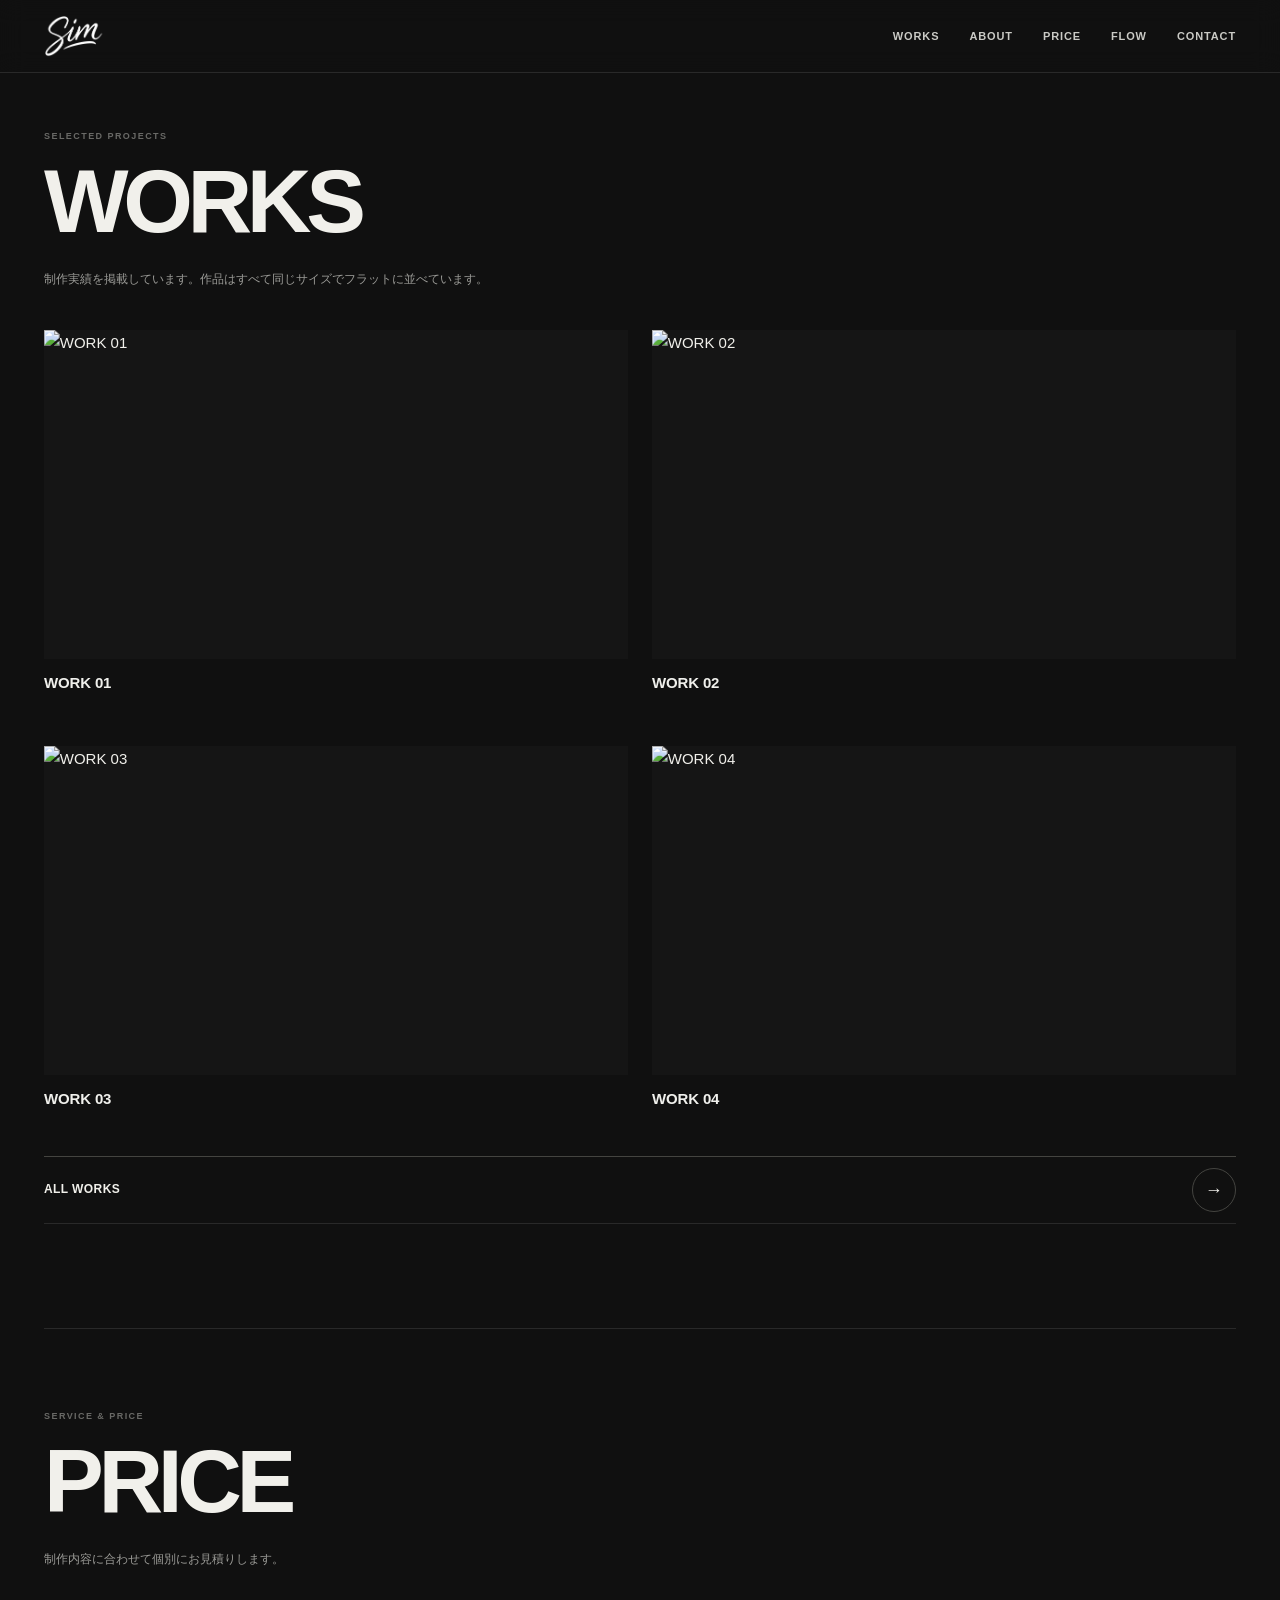
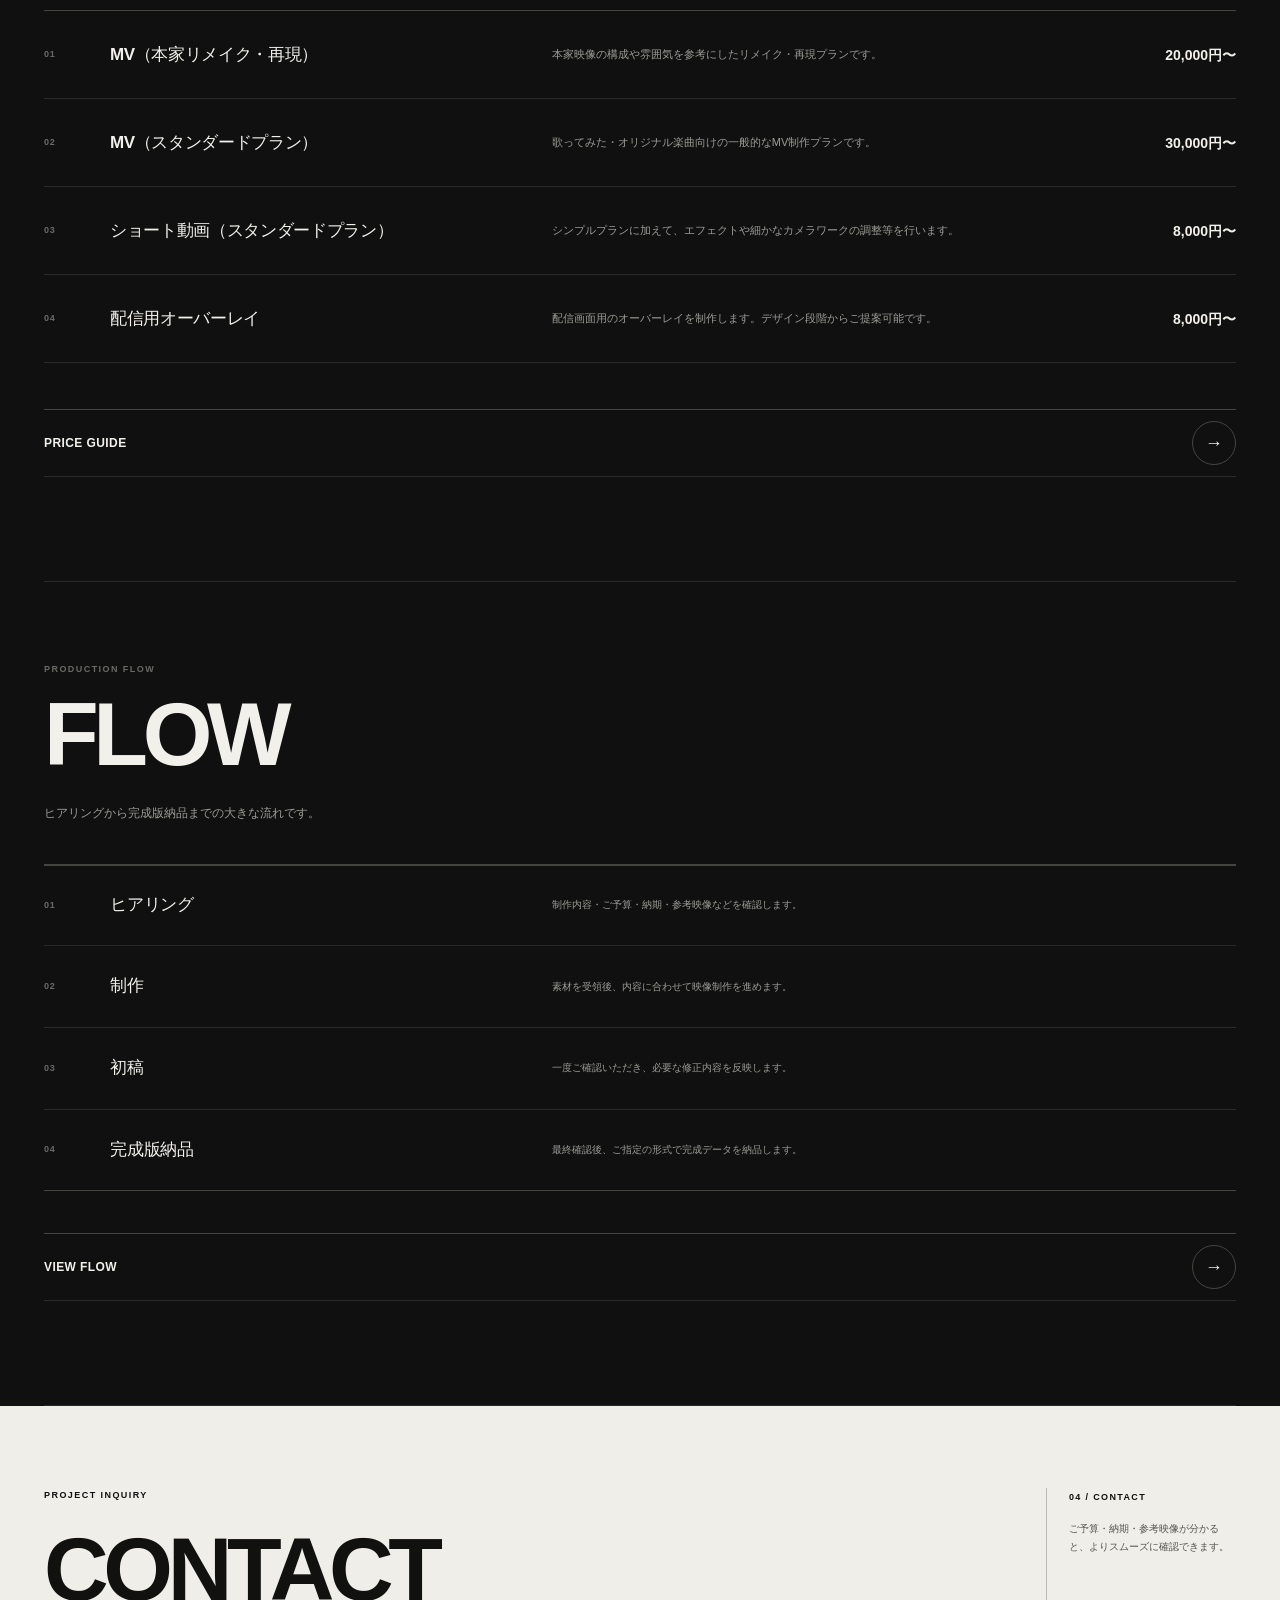
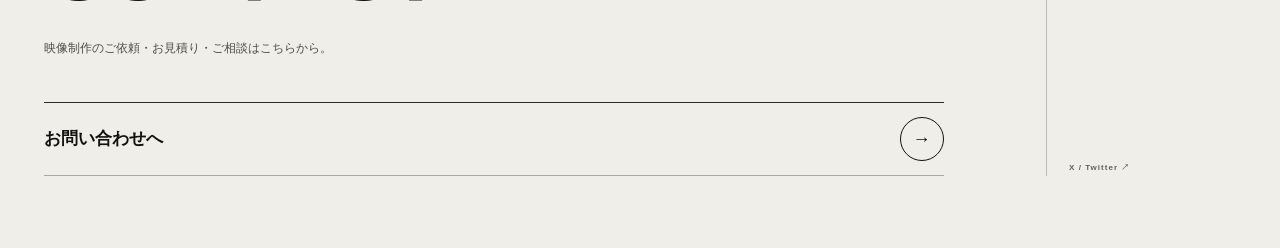
==== index.html @ a203d175 "Add files via upload" ====
<!doctype html><html lang="ja"><head><meta charset="utf-8"><meta name="viewport" content="width=device-width,initial-scale=1"><meta name="description" content="simry - movie / motion graphics"><meta name="theme-color" content="#101010"><title>simry</title><link rel="stylesheet" href="style.css"></head><body><header class="site-header">
  <div class="header-inner">
    <a class="brand" href="index.html" aria-label="simry home"><img src="assets/logo.png" alt="simry" draggable="false"></a>
    <nav class="main-nav" aria-label="メインメニュー">
      <a href="work.html">WORKS</a><a href="about.html">ABOUT</a><a href="price.html">PRICE</a><a href="flow.html">FLOW</a><a href="contact.html">CONTACT</a>
    </nav>
    <button class="menu-button" type="button" aria-label="メニューを開く" aria-expanded="false"><span>MENU</span><i></i></button>
  </div>
  <nav class="mobile-nav" aria-hidden="true">
    <a href="work.html"><span>01</span>WORKS</a><a href="about.html"><span>02</span>ABOUT</a><a href="price.html"><span>03</span>PRICE</a><a href="flow.html"><span>04</span>FLOW</a><a href="request.html"><span>05</span>REQUEST GUIDE</a><a href="contact.html"><span>06</span>CONTACT</a>
  </nav>
</header><main>
<section id="selected-works" class="home-section home-works home-works-first shell section-with-rail">
  <div class="section-main">
    <header class="section-intro section-intro--home">
      <p class="section-intro-eyebrow">SELECTED PROJECTS</p>
      <h1>WORKS</h1>
      <p class="section-intro-copy">制作実績を掲載しています。作品はすべて同じサイズでフラットに並べています。</p>
    </header>
    <div id="home-works" class="works-grid works-grid-home"></div>
    <div class="section-link-row"><a class="text-link text-link-arrow" href="work.html">ALL WORKS <span class="cta-circle" aria-hidden="true">→</span></a></div>
  </div>
  <aside class="section-rail" aria-label="WORKSについて">
    <div>
      <span class="rail-kicker">01 / WORKS</span>
      <p>制作実績。作品ごとの優劣をつけず、同じサイズ・同じリズムで並べています。</p>
    </div>
    <small>MOVIE / MOTION GRAPHICS</small>
  </aside>
</section>

<section class="home-section home-price shell section-with-rail">
  <div class="section-main">
    <header class="section-intro section-intro--home">
      <p class="section-intro-eyebrow">SERVICE & PRICE</p>
      <h2>PRICE</h2>
      <p class="section-intro-copy">制作内容に合わせて個別にお見積りします。</p>
    </header>
    <div id="home-services" class="price-index"></div>
    <div class="section-link-row"><a class="text-link text-link-arrow" href="price.html">PRICE GUIDE <span class="cta-circle" aria-hidden="true">→</span></a></div>
  </div>
  <aside class="section-rail" aria-label="PRICEについて">
    <div>
      <span class="rail-kicker">02 / PRICE</span>
      <p>制作内容・尺・素材点数によって変動します。内容が固まっていない段階でも相談可能です。</p>
    </div>
    <small>ESTIMATE / PLAN</small>
  </aside>
</section>

<section class="home-section home-flow shell section-with-rail">
  <div class="section-main">
    <header class="section-intro section-intro--home">
      <p class="section-intro-eyebrow">PRODUCTION FLOW</p>
      <h2>FLOW</h2>
      <p class="section-intro-copy">ヒアリングから完成版納品までの大きな流れです。</p>
    </header>
    <div id="home-flow" class="flow-vertical flow-vertical--home" aria-label="制作フロー"></div>
    <div class="section-link-row"><a class="text-link text-link-arrow" href="flow.html">VIEW FLOW <span class="cta-circle" aria-hidden="true">→</span></a></div>
  </div>
  <aside class="section-rail" aria-label="FLOWについて">
    <div>
      <span class="rail-kicker">03 / FLOW</span>
      <p>制作の大きな流れを4工程に絞って掲載しています。詳細はFLOWページから確認できます。</p>
    </div>
    <small>STEP 01 — 10</small>
  </aside>
</section>

<section class="home-contact-invert">
  <div class="shell section-with-rail contact-invert-inner">
    <div class="section-main contact-invert-main">
      <p class="contact-overline">PROJECT INQUIRY</p>
      <h2>CONTACT</h2>
      <p class="contact-invert-copy">映像制作のご依頼・お見積り・ご相談はこちらから。</p>
      <a class="contact-invert-link" href="contact.html">
        <span>お問い合わせへ</span><b class="cta-circle" aria-hidden="true">→</b>
      </a>
    </div>
    <aside class="section-rail section-rail--light" aria-label="CONTACTについて">
      <div>
        <span class="rail-kicker">04 / CONTACT</span>
        <p>ご予算・納期・参考映像が分かると、よりスムーズに確認できます。</p>
      </div>
      <a id="footer-x" href="https://x.com/simry_movie" target="_blank" rel="noopener noreferrer">X / Twitter ↗</a>
    </aside>
  </div>
</section>
</main><button class="to-top" type="button" aria-label="ページ上部へ">↑</button><script src="site-data.js"></script><script src="script.js"></script></body></html>
---- style.css ----
:root{
  --bg:#0a0a0a;
  --bg-soft:#111111;
  --panel:#151515;
  --fg:#f3f1eb;
  --muted:#9a9a96;
  --muted-2:#676764;
  --line:#252525;
  --line-strong:#3a3a38;
  --accent:#f3f1eb;
  --max:1380px;
  --radius:2px;
}
*{box-sizing:border-box}
/* Keep scrolling available while hiding native scrollbars */
html,body{
  -ms-overflow-style:none;
  scrollbar-width:none;
}
html::-webkit-scrollbar,body::-webkit-scrollbar{
  width:0;
  height:0;
  display:none;
}
*{scrollbar-width:none}
*::-webkit-scrollbar{
  width:0;
  height:0;
  display:none;
}

html{scroll-behavior:smooth}
body{
  margin:0;
  background:var(--bg);
  color:var(--fg);
  font-family:"Helvetica Neue","Hiragino Sans","Yu Gothic UI","Yu Gothic",Meiryo,Arial,sans-serif;
  font-size:15px;
  line-height:1.75;
  -webkit-font-smoothing:antialiased;
  text-rendering:optimizeLegibility;
}
a{color:inherit}
img{display:block;max-width:100%}
button,input,textarea,select{font:inherit;color:inherit}
button{appearance:none}
::selection{background:var(--accent);color:#080808}
.shell{width:min(var(--max),calc(100% - 80px));margin-inline:auto}

/* Header */
.site-header{
  position:sticky;
  top:0;
  z-index:100;
  background:rgba(10,10,10,.78);
  backdrop-filter:blur(18px) saturate(120%);
  -webkit-backdrop-filter:blur(18px) saturate(120%);
  border-bottom:1px solid rgba(255,255,255,.08);
}
.header-inner{
  width:min(var(--max),calc(100% - 80px));
  height:78px;
  margin:auto;
  display:flex;
  align-items:center;
  justify-content:space-between;
}
.brand{display:flex;align-items:baseline;gap:14px;text-decoration:none}
.brand strong{font-size:28px;line-height:1;letter-spacing:-.075em;font-weight:760}
.brand span{color:var(--muted-2);font-size:9px;font-weight:700;letter-spacing:.16em}
.main-nav{display:flex;align-items:center;gap:32px}
.main-nav a{
  position:relative;
  text-decoration:none;
  color:#cacac5;
  font-size:11px;
  line-height:1;
  font-weight:650;
  letter-spacing:.09em;
  transition:color .2s ease;
}
.main-nav a:not(.nav-contact)::after{
  content:"";
  position:absolute;
  left:0;
  bottom:-8px;
  width:100%;
  height:1px;
  background:var(--fg);
  transform:scaleX(0);
  transform-origin:right;
  transition:transform .25s ease;
}
.main-nav a:not(.nav-contact):hover::after,.main-nav a.current:not(.nav-contact)::after{transform:scaleX(1);transform-origin:left}
.main-nav a:hover,.main-nav a.current{color:#fff}
.nav-contact{
  display:inline-flex;
  align-items:center;
  gap:24px;
  min-height:42px;
  padding:0 16px;
  border:1px solid var(--line-strong);
  background:#121212;
  transition:background .2s ease,color .2s ease,border-color .2s ease!important;
}
.nav-contact:hover,.nav-contact.current{background:var(--fg);border-color:var(--fg);color:#0a0a0a!important}
.nav-contact span{font-size:14px}
.menu-button{display:none;border:0;background:none;padding:8px 0;gap:12px;align-items:center;cursor:pointer}
.menu-button span{font-size:10px;font-weight:700;letter-spacing:.12em}
.menu-button i,.menu-button i::after{display:block;width:20px;height:1px;background:currentColor;content:"";transition:transform .25s ease}
.menu-button i::after{transform:translateY(5px)}
.menu-button[aria-expanded="true"] i{transform:translateY(3px) rotate(45deg)}
.menu-button[aria-expanded="true"] i::after{transform:rotate(-90deg)}
.mobile-nav{display:none}

/* Hero */
.hero{min-height:calc(100svh - 78px);padding:44px 0 54px;display:flex;flex-direction:column;justify-content:space-between;border-bottom:1px solid var(--line)}
.hero-topline,.hero-bottom{display:flex;align-items:center;justify-content:space-between;gap:30px}
.hero-topline>p{margin:0;color:var(--muted-2);font-size:9px;font-weight:700;letter-spacing:.17em}
.hero-status{display:flex;align-items:center;gap:9px;color:#b7b7b1;font-size:11px}
.status-dot{width:7px;height:7px;border-radius:50%;background:var(--accent);box-shadow:0 0 0 4px rgba(243,241,235,.08)}
.hero-title{display:grid;grid-template-columns:minmax(0,1fr) auto;align-items:end;gap:30px;margin:46px 0}
.hero-title h1{margin:0;font-size:clamp(78px,12vw,190px);line-height:.77;letter-spacing:-.085em;font-weight:780}
.hero-title h1 span{display:block}
.hero-title h1 span:last-child{margin-left:7.5vw}
.hero-mark{margin:0 0 8px;color:var(--muted-2);font-size:9px;line-height:1.5;font-weight:700;letter-spacing:.15em;text-align:right}
.hero-copy{max-width:560px;margin:0;color:#b7b7b1;font-size:14px;line-height:1.9}
.hero-scroll{display:inline-flex;align-items:center;gap:24px;text-decoration:none;color:var(--muted);font-size:9px;font-weight:700;letter-spacing:.14em}
.hero-scroll b{display:grid;place-items:center;width:38px;height:38px;border:1px solid var(--line-strong);border-radius:50%;font-size:14px;font-weight:400;transition:transform .2s ease,border-color .2s ease,color .2s ease}
.hero-scroll:hover b{transform:translateY(3px);border-color:var(--fg);color:#fff}

/* Shared headings */
.home-section{padding:116px 0;border-bottom:1px solid var(--line)}
.section-heading{display:grid;grid-template-columns:minmax(0,1fr) minmax(260px,420px);gap:60px;align-items:end;margin-bottom:48px}
.section-heading>div{min-width:0}
.section-index,.page-no{margin:0 0 16px;color:var(--muted-2);font-size:9px;font-weight:750;letter-spacing:.18em}
.section-heading h2{margin:0;font-size:clamp(52px,7vw,104px);line-height:.82;letter-spacing:-.07em;font-weight:760}
.section-heading>p{margin:0;color:var(--muted);font-size:12px;line-height:1.9;text-align:right;justify-self:stretch}
.home-works-first{padding-top:64px}
.home-works-first .section-heading{margin-bottom:42px}
.home-works-first .section-heading h2{font-size:clamp(48px,5.6vw,78px)}

/* Buttons / links */
.button{
  min-height:50px;
  padding:0 17px;
  display:inline-flex;
  align-items:center;
  justify-content:space-between;
  gap:36px;
  border:1px solid var(--line-strong);
  border-radius:var(--radius);
  background:#111;
  color:var(--fg);
  text-decoration:none;
  font-size:11px;
  font-weight:650;
  letter-spacing:.02em;
  cursor:pointer;
  transition:background .2s ease,color .2s ease,border-color .2s ease;
}
.button b{font-size:14px;font-weight:400;transition:transform .2s ease}
.button:hover{background:var(--fg);border-color:var(--fg);color:#0a0a0a}
.button:hover b{transform:translate(3px,-3px)}
.button-light{background:var(--fg);border-color:var(--fg);color:#090909}
.button-light:hover{background:var(--accent);border-color:var(--accent)}
.compact-button{min-height:38px;font-size:10px}
.text-link{display:inline-flex;align-items:center;gap:16px;color:#d0d0cb;text-decoration:none;font-size:11px;font-weight:650}
.text-link span{font-size:14px;transition:transform .2s ease}
.text-link:hover span{transform:translate(3px,-3px)}
.more-button{
  margin-top:54px;
  min-height:104px;
  padding:0 30px;
  border-top:1px solid var(--line-strong);
  border-bottom:1px solid var(--line-strong);
  display:flex;
  align-items:center;
  justify-content:space-between;
  text-decoration:none;
  transition:background .25s ease,color .25s ease,padding .25s ease;
}
.more-button>span{display:flex;align-items:baseline;gap:26px}
.more-button strong{font-size:28px;line-height:1;font-weight:700;letter-spacing:-.04em}
.more-button small{color:var(--muted-2);font-size:10px}
.more-button>b{font-size:34px;font-weight:300;transition:transform .25s ease}
.more-button:hover{padding-left:38px;padding-right:38px;background:var(--fg);color:#0a0a0a}
.more-button:hover small{color:#555}
.more-button:hover>b{transform:translate(4px,-4px)}
.more-button-compact{margin-top:30px}

/* Works */
.works-grid{display:grid;grid-template-columns:repeat(2,minmax(0,1fr));gap:64px 28px}
.works-grid-home{grid-template-columns:repeat(2,minmax(0,1fr));gap:66px 24px}
.works-grid-home .work-card:nth-child(n){grid-column:auto}
.work-card{display:block;min-width:0;text-decoration:none}
.work-image{position:relative;aspect-ratio:16/9;overflow:hidden;background:#141414}
.work-image::after{content:"";position:absolute;z-index:1;inset:0;background:linear-gradient(180deg,transparent 55%,rgba(0,0,0,.48));opacity:0;transition:opacity .3s ease}
.work-image>img:not(.work-short-bg):not(.work-short-main){width:100%;height:100%;object-fit:cover;transform:scale(1.001);transition:transform .55s cubic-bezier(.2,.7,.2,1),filter .35s ease}
.work-image--shorts{isolation:isolate;background:#111}
.work-image--shorts::before{content:"";position:absolute;z-index:1;inset:0;background:rgba(8,8,8,.16);pointer-events:none}
.work-short-bg{position:absolute;z-index:0;inset:-9%;width:118%;height:118%;object-fit:cover;filter:blur(20px) brightness(.5) saturate(.82);transform:scale(1.06);transition:transform .65s cubic-bezier(.2,.7,.2,1),filter .35s ease}
.work-short-stage{position:absolute;z-index:2;inset:0;display:grid;place-items:center;overflow:hidden}
.work-short-main{display:block;width:auto;height:100%;max-width:42%;aspect-ratio:9/16;object-fit:cover;object-position:center;box-shadow:0 0 42px rgba(0,0,0,.28);transform:scale(1.001);transition:transform .55s cubic-bezier(.2,.7,.2,1),filter .35s ease}
.work-hover{position:absolute;z-index:2;left:18px;right:18px;bottom:16px;display:flex;align-items:center;justify-content:space-between;opacity:0;transform:translateY(8px);transition:opacity .25s ease,transform .25s ease}
.work-hover span{font-size:9px;font-weight:750;letter-spacing:.14em}
.work-hover b{display:grid;place-items:center;width:38px;height:38px;border-radius:50%;background:var(--fg);color:#0a0a0a;font-size:15px;font-weight:400}
.work-card:hover .work-image>img:not(.work-short-bg):not(.work-short-main){transform:scale(1.035);filter:brightness(.78)}
.work-image--shorts::after{z-index:3}
.work-image--shorts .work-hover{z-index:4}
.work-card--shorts:hover .work-short-bg{transform:scale(1.1);filter:blur(20px) brightness(.42) saturate(.78)}
.work-card--shorts:hover .work-short-main{transform:scale(1.018);filter:brightness(.88)}
.work-card:hover .work-image::after,.work-card:hover .work-hover{opacity:1}
.work-card:hover .work-hover{transform:translateY(0)}
.work-meta{display:grid;grid-template-columns:minmax(0,1fr) auto;gap:18px;padding-top:14px;align-items:baseline}
.work-meta h3{margin:0;font-size:15px;font-weight:590;line-height:1.45;overflow:hidden;text-overflow:ellipsis;white-space:nowrap;letter-spacing:-.015em}
.work-meta p{margin:0;color:var(--muted-2);font-size:9px;font-weight:650;letter-spacing:.06em;text-align:right;white-space:nowrap}

/* About preview */
.about-preview{display:grid;grid-template-columns:minmax(320px,500px) minmax(0,1fr);gap:clamp(50px,7vw,110px);align-items:end}
.about-preview figure{margin:0;overflow:hidden;background:#151515}
.about-preview figure img{width:100%;aspect-ratio:1/1;object-fit:cover;filter:saturate(.88)}
.about-preview-copy{max-width:630px;padding-bottom:12px}
.eyebrow{margin:0 0 20px;color:var(--muted-2);font-size:9px;font-weight:750;letter-spacing:.16em}
.body-copy{margin:0;color:#c2c2bd;font-size:15px;line-height:2}
.tool-list{display:flex;flex-wrap:wrap;gap:8px;margin:30px 0 34px}
.tool-list span{padding:7px 11px;border:1px solid var(--line);border-radius:999px;color:#aaa;font-size:9px;font-weight:650;letter-spacing:.05em}

/* Price preview */
.price-index{border-top:1px solid var(--line-strong)}
.price-row{display:grid;grid-template-columns:52px minmax(180px,1.1fr) minmax(220px,1.7fr) auto;gap:28px;align-items:center;min-height:92px;padding:20px 4px;border-bottom:1px solid var(--line);text-decoration:none;transition:padding .2s ease,background .2s ease}
.price-row:hover{padding-left:14px;padding-right:14px;background:#101010}
.price-row>span{color:var(--muted-2);font-size:9px;font-weight:700;letter-spacing:.08em}
.price-row h3{margin:0;font-size:17px;font-weight:590;line-height:1.4;letter-spacing:-.02em}
.price-row p{margin:0;color:var(--muted);font-size:11px;line-height:1.7}
.price-row strong{font-size:14px;font-weight:620;white-space:nowrap}

/* Home contact */
.home-contact{padding-top:130px;padding-bottom:130px}
.contact-preview{display:grid;grid-template-columns:minmax(0,1fr) auto;gap:70px;align-items:end}
.contact-preview h2{margin:0 0 28px;font-size:clamp(76px,11vw,170px);line-height:.75;letter-spacing:-.085em;font-weight:780}
.contact-preview>div>p:last-child{margin:0;color:var(--muted);font-size:12px;line-height:1.9}
.contact-circle{width:170px;height:170px;border-radius:50%;display:flex;flex-direction:column;align-items:center;justify-content:center;gap:8px;background:var(--fg);color:#090909;text-decoration:none;transition:transform .3s ease,background .2s ease}
.contact-circle span{font-size:11px;font-weight:750;letter-spacing:.1em}
.contact-circle b{font-size:28px;font-weight:300}
.contact-circle:hover{transform:rotate(-5deg) scale(1.045);background:var(--accent)}

/* Generic page hero */
.page-hero{padding:112px 0 64px;display:flex;align-items:end;justify-content:space-between;gap:60px;border-bottom:1px solid var(--line)}
.page-hero h1{margin:0;font-size:clamp(72px,10vw,150px);line-height:.76;letter-spacing:-.08em;font-weight:780}
.page-hero>p{margin:0 0 5px;color:var(--muted);font-size:11px;line-height:1.9;text-align:right}
.page-layout{padding:64px 0 130px}

/* Filters */
.page-hero-works{padding-bottom:52px}
.page-hero-works h1{font-size:clamp(76px,9.2vw,138px);line-height:.8}
.works-filter-shell{padding-top:0}
.filter-panel{
  min-height:92px;
  display:grid;
  grid-template-columns:minmax(0,1fr) auto;
  gap:36px;
  align-items:start;
  padding:26px 0 28px;
  border-bottom:1px solid var(--line);
}
.filter-main{min-width:0}
.filter-category-row,.filter-style-row{display:flex;align-items:center;gap:22px;min-width:0}
.filter-style-row{margin-top:17px}
.filter-style-row[hidden],.filter-date-group[hidden]{display:none!important}
.filter-label{flex:0 0 auto;color:var(--muted-2);font-size:8px;font-weight:750;letter-spacing:.17em}
.filters{display:flex;flex-wrap:wrap;gap:0 24px;min-width:0}
.filter{
  position:relative;
  min-height:28px;
  padding:0;
  border:0;
  border-radius:0;
  background:transparent;
  color:#797975;
  font-size:11px;
  font-weight:650;
  letter-spacing:.035em;
  cursor:pointer;
  transition:color .18s ease;
}
.filter::after{
  content:"";
  position:absolute;
  left:0;right:0;bottom:1px;
  height:1px;
  background:var(--fg);
  transform:scaleX(0);
  transform-origin:right;
  transition:transform .22s ease;
}
.filter:hover{color:#c9c9c4}
.filter.active{color:var(--fg)}
.filter.active::after{transform:scaleX(1);transform-origin:left}
.filters-primary .filter{text-transform:uppercase}
.filters-secondary .filter{font-size:10px;color:#73736f}
.filters-secondary .filter.active{color:#d8d8d3}
.filter-date-group{display:flex;align-items:center;gap:16px;justify-self:end;position:relative}
.filter-date-control{position:relative}
.filter-date-trigger{
  display:inline-flex;align-items:center;justify-content:flex-end;gap:10px;
  min-width:66px;min-height:28px;padding:0;
  border:0;outline:0;background:transparent;
  color:#d7d7d2;font:inherit;font-size:10px;font-weight:650;letter-spacing:.035em;
  cursor:pointer;
}
.filter-date-trigger:hover{color:var(--fg)}
.filter-date-trigger:focus-visible #date-filter-value{text-decoration:underline;text-underline-offset:5px;text-decoration-thickness:1px}
.filter-date-chevron{width:6px;height:6px;border-right:1px solid #747470;border-bottom:1px solid #747470;transform:translateY(-2px) rotate(45deg);transition:transform .18s ease,border-color .18s ease}
.filter-date-trigger:hover .filter-date-chevron{border-color:#aaa9a4}
.filter-date-trigger[aria-expanded="true"] .filter-date-chevron{transform:translateY(2px) rotate(225deg);border-color:#aaa9a4}
.filter-date-menu{
  position:absolute;right:0;top:calc(100% + 9px);z-index:30;
  min-width:104px;padding:5px 0;
  background:#111;
}
.filter-date-menu[hidden]{display:none}
.filter-date-option{
  display:block;width:100%;padding:9px 13px;
  border:0;outline:0;background:transparent;
  color:#797975;text-align:right;
  font-size:10px;font-weight:650;letter-spacing:.035em;
  cursor:pointer;transition:color .15s ease,background .15s ease;
}
.filter-date-option:hover,.filter-date-option:focus-visible{background:#171717;color:#deded9}
.filter-date-option.active{color:var(--fg)}
.works-layout{display:block;padding-top:48px}
.empty{padding:80px 0;color:var(--muted-2);text-align:center;font-size:12px}

/* Work detail */
.detail-shell{max-width:1220px;padding-top:44px;padding-bottom:130px}
.back-button{display:inline-flex;align-items:center;gap:12px;margin-bottom:28px;color:#a7a7a2;text-decoration:none;font-size:9px;font-weight:750;letter-spacing:.13em}
.back-button span{transition:transform .2s ease}
.back-button:hover span{transform:translateX(-4px)}
.detail-media{aspect-ratio:16/9;background:#141414;overflow:hidden}
.detail-media iframe,.detail-media img{width:100%;height:100%;object-fit:cover;border:0}
.detail-head{display:grid;grid-template-columns:minmax(0,1fr) 330px;gap:70px;padding:36px 0 0}
.detail-category{margin:0 0 10px;color:var(--muted-2);font-size:9px;font-weight:700;letter-spacing:.1em}
.detail-head h1{margin:0;max-width:760px;font-size:clamp(34px,4vw,62px);line-height:1.12;letter-spacing:-.055em;font-weight:650}
.detail-data{margin:0;border-top:1px solid var(--line-strong)}
.detail-data div{display:grid;grid-template-columns:72px 1fr;gap:20px;padding:12px 0;border-bottom:1px solid var(--line)}
.detail-data dt{color:var(--muted-2);font-size:8px;font-weight:700;letter-spacing:.12em;text-transform:uppercase}
.detail-data dd{margin:0;color:#c7c7c2;font-size:10px}
.detail-action-link{display:inline-flex;align-items:center;gap:7px;text-decoration:none;border-bottom:1px solid #5b5b58;padding-bottom:2px}
.detail-action-link span{transition:transform .2s ease}
.detail-action-link:hover span{transform:translate(2px,-2px)}
.detail-desc{max-width:760px;margin:48px 0 0;color:var(--muted);font-size:13px;line-height:1.95}

/* About page */
.about-page-layout{display:grid;grid-template-columns:minmax(320px,520px) minmax(0,650px);gap:clamp(60px,8vw,130px);align-items:start}
.portrait{position:sticky;top:112px}
.portrait img{width:100%;aspect-ratio:1/1;object-fit:cover;filter:saturate(.88)}
.about-body{padding-top:8px}
.about-body h2{margin:0 0 30px;font-size:clamp(32px,4vw,58px);line-height:1.35;letter-spacing:-.05em;font-weight:620}
.info-list{margin:44px 0 0;border-top:1px solid var(--line-strong)}
.info-list div{display:grid;grid-template-columns:110px 1fr;gap:30px;padding:17px 0;border-bottom:1px solid var(--line)}
.info-list dt{color:var(--muted-2);font-size:8px;font-weight:750;letter-spacing:.14em}
.info-list dd{margin:0;color:#b7b7b2;font-size:11px;line-height:1.8}
.about-links{display:flex;flex-wrap:wrap;gap:9px;margin-top:30px}

/* Price / flow / contact */
.price-page-layout,.flow-page-layout,.contact-layout{display:grid;grid-template-columns:240px minmax(0,1fr);gap:clamp(50px,7vw,110px)}
.page-aside{position:sticky;top:112px;height:max-content}
.page-aside>p{margin:0 0 25px;color:var(--muted);font-size:11px;line-height:1.9}
.page-aside h2{margin:0 0 15px;font-size:17px;font-weight:620}
.service-list{border-top:1px solid var(--line-strong)}
.service-item{display:grid;grid-template-columns:220px minmax(0,1fr) auto;gap:32px;align-items:start;padding:30px 0;border-bottom:1px solid var(--line)}
.service-item>div:first-child{overflow:hidden;background:#141414}
.service-item img{width:100%;aspect-ratio:16/9;object-fit:cover;transition:transform .35s ease}
.service-item:hover img{transform:scale(1.025)}
.service-item h2{margin:0 0 8px;font-size:20px;font-weight:590;letter-spacing:-.025em}
.service-item p{margin:0;color:var(--muted);font-size:11px;line-height:1.8}
.service-item .duration{margin-top:11px;color:var(--muted-2);font-size:9px}
.service-item .price{font-size:15px;font-weight:650;white-space:nowrap}
.movie-link{margin-top:13px;font-size:9px}
.subsection{margin-top:78px}
.subsection-title{display:flex;align-items:baseline;gap:20px;margin-bottom:20px}
.subsection-title p{margin:0;color:var(--muted-2);font-size:8px;font-weight:750;letter-spacing:.15em}
.subsection-title h2{margin:0;font-size:25px;letter-spacing:-.03em}
.option-list{margin:0;border-top:1px solid var(--line-strong)}
.option-list div{display:flex;justify-content:space-between;gap:30px;padding:18px 0;border-bottom:1px solid var(--line)}
.option-list dt,.option-list dd{font-size:11px}
.option-list dt{color:#bdbdb8}.option-list dd{margin:0;color:#efeee9;font-weight:600}
.fine-print{margin-top:26px;color:var(--muted-2);font-size:9px;line-height:1.8}

.flow-list{border-top:1px solid var(--line-strong)}
.flow-list .flow-row{display:grid;grid-template-columns:54px minmax(200px,.65fr) minmax(0,1fr);gap:26px;padding:24px 0;border-bottom:1px solid var(--line)}
.flow-row .no{color:var(--muted-2);font-size:9px;font-weight:700;letter-spacing:.08em}
.flow-row h2{margin:0;font-size:16px;font-weight:590;line-height:1.6}
.flow-row p{margin:0;color:var(--muted);font-size:11px;line-height:1.85}
.attention ul,.rules{margin:0;padding:0;list-style:none;border-top:1px solid var(--line-strong)}
.attention li,.rules li{position:relative;padding:15px 0 15px 20px;border-bottom:1px solid var(--line);color:#aaa;font-size:11px}
.attention li::before,.rules li::before{content:"•";position:absolute;left:0;color:var(--accent)}

/* Request guide */
.request-layout{display:grid;grid-template-columns:190px minmax(0,850px);gap:80px;justify-content:space-between}
.request-nav{position:sticky;top:112px;height:max-content;border-top:1px solid var(--line-strong)}
.request-nav a{display:grid;grid-template-columns:34px 1fr;gap:8px;padding:12px 0;border-bottom:1px solid var(--line);color:#a3a39e;text-decoration:none;font-size:10px}
.request-nav a span{color:var(--muted-2);font-size:8px}
.request-nav a:hover{color:#fff}
.request-content section{padding-bottom:78px;scroll-margin-top:112px}
.guide-list{margin:0;border-top:1px solid var(--line-strong)}
.guide-list div{display:grid;grid-template-columns:140px 1fr;gap:32px;padding:18px 0;border-bottom:1px solid var(--line)}
.guide-list dt{font-size:12px;font-weight:590}
.guide-list dd{margin:0;color:var(--muted);font-size:11px;line-height:1.85}
.template-box{position:relative;padding:28px;border:1px solid var(--line-strong);background:#111}
.template-box .compact-button{position:absolute;right:14px;top:14px}
.template-box pre{margin:0;color:#aaa;font:11px/1.95 ui-monospace,SFMono-Regular,Consolas,monospace;white-space:pre-wrap}

/* Contact */
.contact-form{border-top:1px solid var(--line-strong)}
.contact-form label{display:block;padding:17px 0;border-bottom:1px solid var(--line)}
.contact-form label>span{display:block;margin-bottom:8px;color:var(--muted-2);font-size:9px;font-weight:700;letter-spacing:.08em}
.contact-form input,.contact-form textarea{display:block;width:100%;padding:10px 0;border:0;border-bottom:1px solid transparent;background:transparent;color:var(--fg);font-size:15px;outline:none;transition:border-color .2s ease}
.contact-form input:focus,.contact-form textarea:focus{border-color:#5d5d59}
.contact-form textarea{min-height:160px;resize:vertical;line-height:1.8}
.form-two{display:grid;grid-template-columns:1fr 1fr;gap:32px}
.submit-button{margin-top:28px;min-width:220px}
.contact-form small{display:block;margin-top:12px;color:var(--muted-2);font-size:8px}

/* Footer */
.site-footer{width:min(var(--max),calc(100% - 80px));margin:0 auto;padding:56px 0 26px}
.footer-main{display:flex;justify-content:space-between;align-items:start;gap:50px;padding:32px 0 56px}
.footer-brand{font-size:26px;line-height:1;font-weight:760;letter-spacing:-.06em;text-decoration:none}
.footer-main>div p{margin:7px 0 0;color:var(--muted-2);font-size:9px}
.footer-main nav{display:flex;flex-wrap:wrap;justify-content:flex-end;gap:18px 24px;max-width:560px}
.footer-main nav a{color:#a9a9a4;text-decoration:none;font-size:10px}
.footer-main nav a:hover{color:#fff}
.footer-bottom{display:flex;justify-content:space-between;border-top:1px solid var(--line);padding-top:17px;color:#555;font-size:8px;letter-spacing:.05em}
.footer-bottom p{margin:0}
.to-top{position:fixed;right:22px;bottom:22px;z-index:20;width:42px;height:42px;border:1px solid var(--line-strong);border-radius:50%;background:rgba(14,14,14,.86);color:#a0a09b;opacity:0;transform:translateY(8px);pointer-events:none;cursor:pointer;transition:opacity .2s ease,transform .2s ease,color .2s ease,border-color .2s ease}
.to-top.show{opacity:1;transform:translateY(0);pointer-events:auto}
.to-top:hover{border-color:var(--fg);color:#fff}

@media(max-width:1050px){
  .shell,.header-inner,.site-footer{width:min(var(--max),calc(100% - 48px))}
  .main-nav{gap:20px}
  .hero-title h1{font-size:clamp(76px,13vw,145px)}
  .about-preview{grid-template-columns:minmax(260px,400px) 1fr;gap:55px}
  .price-page-layout,.flow-page-layout,.contact-layout{grid-template-columns:200px 1fr;gap:55px}
  .service-item{grid-template-columns:180px 1fr auto;gap:24px}
  .request-layout{grid-template-columns:160px 1fr;gap:55px}
}

@media(max-width:760px){
  body{font-size:14px}
  .shell,.header-inner,.site-footer{width:min(100% - 30px,var(--max))}
  .header-inner{height:66px}
  .brand strong{font-size:23px}
  .brand span{display:none}
  .main-nav{display:none}
  .menu-button{display:flex}
  .mobile-nav{position:fixed;inset:66px 0 auto;z-index:90;padding:24px 15px 34px;background:rgba(10,10,10,.97);border-bottom:1px solid var(--line);backdrop-filter:blur(16px)}
  .mobile-nav.open{display:block}
  .mobile-nav a{display:grid;grid-template-columns:38px 1fr;padding:14px 0;border-bottom:1px solid var(--line);text-decoration:none;font-size:19px;font-weight:650;letter-spacing:-.02em}
  .mobile-nav a span{padding-top:5px;color:var(--muted-2);font-size:8px;letter-spacing:.08em}
  .hero{min-height:calc(100svh - 66px);padding:28px 0 30px}
  .hero-topline>p{display:none}
  .hero-title{display:block;margin:40px 0}
  .hero-title h1{font-size:clamp(59px,20vw,104px);line-height:.82}
  .hero-title h1 span:last-child{margin-left:0}
  .hero-mark{display:none}
  .hero-bottom{align-items:flex-end}
  .hero-copy{max-width:72%;font-size:11px;line-height:1.8}
  .hero-scroll span{display:none}
  .home-works-first{padding-top:34px}
  .home-works-first .section-heading{margin-bottom:30px}
  .home-works-first .section-heading h2{font-size:clamp(42px,14vw,64px)}
  .home-section{padding:78px 0}
  .section-heading{grid-template-columns:1fr;gap:20px;margin-bottom:34px}
  .section-heading h2{font-size:55px}
  .section-heading>p{font-size:10px;text-align:left}
  .works-grid,.works-grid-home{grid-template-columns:1fr;gap:42px}
  .works-grid-home .work-card:nth-child(n){grid-column:auto}
  .work-meta{grid-template-columns:1fr;gap:4px;padding-top:10px}
  .work-meta h3{font-size:13px}
  .work-meta p{text-align:left;font-size:8px}
  .work-hover{display:none}
  .more-button{min-height:82px;margin-top:38px;padding:0 17px}
  .more-button>span{display:block}
  .more-button strong{font-size:21px}
  .more-button small{display:block;margin-top:5px;font-size:8px}
  .more-button>b{font-size:27px}
  .more-button:hover{padding-left:17px;padding-right:17px}
  .about-preview{grid-template-columns:1fr;gap:34px}
  .about-preview figure{width:min(86vw,440px)}
  .body-copy{font-size:13px}
  .price-row{grid-template-columns:30px 1fr auto;gap:9px 14px;min-height:82px;padding:16px 0}
  .price-row p{grid-column:2 / 4;font-size:9px}
  .price-row h3{font-size:14px}
  .price-row strong{font-size:12px}
  .home-contact{padding:85px 0}
  .contact-preview{grid-template-columns:1fr;gap:40px}
  .contact-preview h2{font-size:clamp(68px,22vw,105px)}
  .contact-circle{width:128px;height:128px;justify-self:end}
  .page-hero{padding:74px 0 38px;display:block}
  .page-hero h1{font-size:clamp(66px,20vw,100px)}
  .page-hero>p{margin-top:32px;text-align:left;font-size:9px}
  .page-layout{padding:40px 0 90px}
  .page-hero-works{padding-bottom:30px}
  .page-hero-works h1{font-size:clamp(64px,19vw,92px)}
  .filter-panel{display:block;min-height:0;padding:20px 0 22px}
  .filter-category-row,.filter-style-row{display:grid;grid-template-columns:52px minmax(0,1fr);gap:12px;align-items:start}
  .filter-style-row{margin-top:14px}
  .filter-label{padding-top:7px}
  .filters{gap:0 18px}
  .filter{font-size:10px}
  .filter-date-group{display:flex;align-items:center;justify-content:flex-end;gap:14px;margin-top:17px}
  .filter-date-group .filter-label{padding-top:0}
  .filter-date-menu{min-width:96px}
  .works-layout{padding-top:34px}
  .detail-shell{padding-top:28px;padding-bottom:90px}
  .detail-head{grid-template-columns:1fr;gap:30px;padding-top:24px}
  .detail-head h1{font-size:32px}
  .about-page-layout,.price-page-layout,.flow-page-layout,.contact-layout,.request-layout{grid-template-columns:1fr;gap:42px}
  .portrait{position:static;width:min(86vw,440px)}
  .about-body h2{font-size:34px}
  .page-aside,.request-nav{position:static}
  .request-nav{display:flex;gap:18px;border:0;overflow-x:auto;padding-bottom:2px}
  .request-nav a{display:flex;gap:7px;white-space:nowrap;border:0;padding:0;font-size:9px}
  .service-item{grid-template-columns:1fr;gap:15px;padding:24px 0}
  .service-item>div:first-child{width:100%}
  .service-item .price{font-size:14px}
  .flow-list .flow-row{grid-template-columns:36px 1fr;gap:8px 14px;padding:18px 0}
  .flow-list .flow-row p{grid-column:2}
  .guide-list div{grid-template-columns:90px 1fr;gap:20px}
  .template-box{padding:20px 16px 18px}
  .template-box .compact-button{position:static;margin-bottom:18px}
  .template-box pre{font-size:9px}
  .form-two{grid-template-columns:1fr;gap:0}
  .site-footer{padding-top:44px}
  .footer-main{display:block;padding-bottom:42px}
  .footer-main nav{justify-content:flex-start;margin-top:26px;gap:14px 20px}
  .footer-bottom{font-size:7px}
}

@media(prefers-reduced-motion:reduce){
  html{scroll-behavior:auto}
  *,*::before,*::after{transition:none!important;animation:none!important}
}

/* Contact: compact workflow + no duplicated global CTA */
.contact-flow{
  padding-top:clamp(90px,10vw,150px);
  padding-bottom:clamp(95px,11vw,165px);
}
.contact-flow-head{
  display:grid;
  grid-template-columns:minmax(260px,.7fr) minmax(300px,1fr);
  gap:clamp(40px,8vw,120px);
  align-items:end;
  padding-bottom:34px;
  border-bottom:1px solid var(--line-strong);
}
.contact-flow-head .section-kicker{
  margin:0 0 10px;
  color:var(--muted-2);
  font-size:9px;
  font-weight:700;
  letter-spacing:.14em;
}
.contact-flow-head h2{
  margin:0;
  font-size:clamp(34px,4.2vw,62px);
  line-height:.95;
  letter-spacing:-.055em;
  font-weight:690;
}
.contact-flow-head>p{
  margin:0;
  color:var(--muted);
  font-size:11px;
  line-height:1.9;
}
.contact-flow-grid{
  display:grid;
  grid-template-columns:repeat(4,minmax(0,1fr));
  border-bottom:1px solid var(--line-strong);
}
.contact-flow-grid article{
  min-height:230px;
  padding:24px 24px 28px 0;
  border-right:1px solid var(--line);
}
.contact-flow-grid article+article{padding-left:24px}
.contact-flow-grid article:last-child{border-right:0;padding-right:0}
.contact-flow-grid article>span{
  display:block;
  margin-bottom:56px;
  color:var(--muted-2);
  font-size:9px;
  font-weight:700;
  letter-spacing:.1em;
}
.contact-flow-grid h3{
  margin:0 0 12px;
  font-size:15px;
  font-weight:590;
  line-height:1.55;
  letter-spacing:-.015em;
}
.contact-flow-grid p{
  margin:0;
  color:var(--muted);
  font-size:10px;
  line-height:1.85;
}
.contact-flow-more{
  display:flex;
  justify-content:flex-end;
  padding-top:22px;
}
.site-footer-contact{border-top:1px solid var(--line)}

@media (max-width:900px){
  .contact-flow-head{grid-template-columns:1fr;gap:20px}
  .contact-flow-grid{grid-template-columns:repeat(2,minmax(0,1fr))}
  .contact-flow-grid article{min-height:210px}
  .contact-flow-grid article:nth-child(2){border-right:0;padding-right:0}
  .contact-flow-grid article:nth-child(3){padding-left:0;border-top:1px solid var(--line)}
  .contact-flow-grid article:nth-child(4){border-top:1px solid var(--line);border-right:0;padding-right:0}
}

@media (max-width:560px){
  .contact-flow{padding-top:78px;padding-bottom:90px}
  .contact-flow-head{padding-bottom:24px}
  .contact-flow-head h2{font-size:38px}
  .contact-flow-grid{grid-template-columns:1fr}
  .contact-flow-grid article,
  .contact-flow-grid article+article{
    min-height:0;
    padding:20px 0 22px;
    border-right:0;
    border-top:0;
    border-bottom:1px solid var(--line);
  }
  .contact-flow-grid article:last-child{border-bottom:0}
  .contact-flow-grid article>span{margin-bottom:24px}
  .contact-flow-more{justify-content:flex-start;padding-top:18px}
}

/* v20: full price / request / flow content */
.price-notice{
  display:grid;
  gap:0;
  margin:0 0 34px;
  border-top:1px solid var(--line-strong);
}
.price-notice p{
  margin:0;
  padding:14px 0;
  border-bottom:1px solid var(--line);
  color:var(--muted);
  font-size:10px;
  line-height:1.8;
}
.service-media{
  overflow:hidden;
  width:100%;
  aspect-ratio:16/9;
  background:#141414;
}
.service-media iframe,
.service-media img{
  display:block;
  width:100%;
  height:100%;
  border:0;
  object-fit:cover;
}
.service-item .service-copy{min-width:0}
.service-notes{
  margin:14px 0 0;
  padding:0;
  list-style:none;
}
.service-notes li{
  position:relative;
  padding-left:14px;
  color:var(--muted-2);
  font-size:9px;
  line-height:1.75;
}
.service-notes li+li{margin-top:4px}
.service-notes li::before{content:"※";position:absolute;left:0}
.option-list .option-detail{display:grid;grid-template-columns:140px 1fr;justify-content:initial}
.option-list .option-detail dd{color:var(--muted);font-weight:400;line-height:1.8}
.price-bottom-links{display:flex;flex-wrap:wrap;gap:22px;margin-top:32px}

.request-points{
  margin:0;
  padding:0;
  list-style:none;
  border-top:1px solid var(--line-strong);
}
.request-points li{
  position:relative;
  padding:16px 0 16px 20px;
  border-bottom:1px solid var(--line);
  color:#b9b9b4;
  font-size:11px;
  line-height:1.8;
}
.request-points li::before{content:"•";position:absolute;left:0;color:var(--accent)}
.request-note,
.template-lead{
  max-width:760px;
  margin:20px 0;
  color:var(--muted);
  font-size:11px;
  line-height:1.9;
}
.request-contact-links{
  border-top:1px solid var(--line-strong);
}
.request-contact-links a{
  display:flex;
  align-items:center;
  justify-content:space-between;
  gap:20px;
  padding:18px 0;
  border-bottom:1px solid var(--line);
  color:#c9c9c4;
  text-decoration:none;
  font-size:11px;
}
.request-contact-links a b{font-size:18px;font-weight:300;transition:transform .2s ease}
.request-contact-links a:hover{color:#fff}
.request-contact-links a:hover b{transform:translate(3px,-3px)}
.contact-direct{
  display:flex;
  flex-wrap:wrap;
  gap:8px;
  margin:0 0 18px;
}
.contact-direct a{
  display:inline-flex;
  align-items:center;
  gap:8px;
  padding:9px 11px;
  border:1px solid var(--line-strong);
  color:#b8b8b3;
  text-decoration:none;
  font-size:9px;
  letter-spacing:.06em;
}
.contact-direct a:hover{border-color:#787873;color:#fff}

@media(max-width:1050px){
  .service-item{grid-template-columns:190px minmax(0,1fr) auto}
}
@media(max-width:700px){
  .option-list .option-detail{grid-template-columns:1fr;gap:8px}
  .price-bottom-links{display:grid;gap:12px}
  .request-note,.template-lead{font-size:10px}
}


/* v21: visible, structured workflow */
.flow-hero{position:relative}
.flow-hero-meta{
  display:flex;
  min-width:min(100%,420px);
  align-items:flex-end;
  justify-content:space-between;
  gap:36px;
  margin-bottom:5px;
}
.flow-hero-meta p{
  margin:0;
  color:var(--muted);
  font-size:11px;
  line-height:1.9;
  text-align:left;
}
.flow-hero-meta>span{
  color:var(--muted-2);
  font-size:10px;
  font-weight:750;
  letter-spacing:.18em;
  white-space:nowrap;
}
.flow-overview-section{
  padding:56px 0 72px;
  border-bottom:1px solid var(--line);
}
.flow-overview-head{
  display:grid;
  grid-template-columns:minmax(220px,.7fr) minmax(280px,1fr);
  gap:clamp(40px,8vw,120px);
  align-items:end;
  margin-bottom:34px;
}
.flow-overview-head>div>p{
  margin:0 0 8px;
  color:var(--muted-2);
  font-size:8px;
  font-weight:750;
  letter-spacing:.17em;
}
.flow-overview-head h2{
  margin:0;
  font-size:clamp(28px,3.4vw,48px);
  line-height:1;
  letter-spacing:-.045em;
  font-weight:650;
}
.flow-overview-head>p{
  margin:0;
  color:var(--muted);
  font-size:10px;
  line-height:1.85;
}
.flow-overview{
  display:grid;
  grid-template-columns:repeat(8,minmax(0,1fr));
  border-top:1px solid var(--line-strong);
  border-bottom:1px solid var(--line-strong);
}
.flow-overview-item{
  min-width:0;
  padding:20px 14px 20px 0;
}
.flow-overview-item+.flow-overview-item{padding-left:14px}
.flow-overview-rail{
  display:grid;
  grid-template-columns:auto 1fr;
  align-items:center;
  gap:10px;
  margin-bottom:24px;
}
.flow-overview-rail span{
  color:var(--fg);
  font-size:11px;
  font-weight:700;
  letter-spacing:.08em;
}
.flow-overview-rail i{
  position:relative;
  height:1px;
  background:var(--line-strong);
}
.flow-overview-rail i::before{
  content:"";
  position:absolute;
  left:0;
  top:50%;
  width:5px;
  height:5px;
  border-radius:50%;
  background:var(--accent);
  transform:translate(-1px,-50%);
  box-shadow:0 0 0 4px rgba(243,241,235,.07);
}
.flow-overview-item:last-child .flow-overview-rail i{background:linear-gradient(90deg,var(--line-strong),transparent)}
.flow-overview-item p{
  margin:0;
  color:#bcbcb7;
  font-size:10px;
  line-height:1.55;
}
.flow-page-layout{
  align-items:start;
  padding-top:76px;
}
.flow-aside-label{
  margin:0 0 12px!important;
  color:var(--muted-2)!important;
  font-size:8px!important;
  font-weight:750;
  letter-spacing:.16em;
}
.flow-aside h2{
  margin:0 0 18px;
  font-size:21px;
  line-height:1.5;
  letter-spacing:-.025em;
  font-weight:600;
}
.flow-aside-range{
  display:grid;
  grid-template-columns:auto auto 1fr auto auto;
  align-items:center;
  gap:9px;
  margin:28px 0;
  color:var(--muted-2);
}
.flow-aside-range span{font-size:7px;font-weight:750;letter-spacing:.12em}
.flow-aside-range strong{color:var(--fg);font-size:11px;font-weight:700}
.flow-aside-range i{height:1px;background:var(--line-strong)}
.flow-main{min-width:0}
.flow-list{
  position:relative;
  border-top:1px solid var(--line-strong);
}
.flow-list .flow-row{
  position:relative;
  display:grid;
  grid-template-columns:96px minmax(190px,.72fr) minmax(260px,1fr) 34px;
  gap:clamp(22px,3vw,44px);
  align-items:start;
  min-height:158px;
  padding:32px 0 34px;
  border-bottom:1px solid var(--line);
}
.flow-step{
  position:relative;
  min-height:88px;
}
.flow-step .no{
  display:block;
  color:var(--fg);
  font-size:clamp(34px,3.3vw,52px);
  line-height:.9;
  font-weight:640;
  letter-spacing:-.06em;
}
.flow-step i{
  position:absolute;
  left:2px;
  bottom:2px;
  width:8px;
  height:8px;
  border-radius:50%;
  background:var(--accent);
  box-shadow:0 0 0 5px rgba(243,241,235,.07);
}
.flow-row:not(:last-child) .flow-step::after{
  content:"";
  position:absolute;
  left:5px;
  top:88px;
  width:1px;
  height:calc(100% + 70px);
  background:linear-gradient(var(--line-strong),var(--line));
}
.flow-row-title>span{
  display:block;
  margin:2px 0 13px;
  color:var(--muted-2);
  font-size:8px;
  font-weight:750;
  letter-spacing:.14em;
}
.flow-row h2{
  margin:0;
  max-width:340px;
  font-size:clamp(20px,2vw,27px);
  font-weight:600;
  line-height:1.35;
  letter-spacing:-.035em;
}
.flow-row>p{
  margin:21px 0 0;
  max-width:620px;
  color:var(--muted);
  font-size:11px;
  line-height:1.9;
}
.flow-next{
  align-self:center;
  justify-self:end;
  color:#777773;
  font-size:20px;
  font-weight:300;
}
.flow-finish{
  align-self:center;
  justify-self:end;
  color:var(--accent);
  font-size:7px;
  font-weight:800;
  letter-spacing:.13em;
}
.flow-attention{
  margin-top:88px;
  padding:34px;
  border:1px solid var(--line-strong);
  background:linear-gradient(140deg,#111 0%,#0c0c0c 75%);
}
.flow-attention .subsection-title{margin-bottom:24px}
.flow-attention ul{border-top-color:var(--line)}
.flow-attention li:last-child{border-bottom:0}

@media(max-width:1050px){
  .flow-overview{grid-template-columns:repeat(4,minmax(0,1fr))}
  .flow-overview-item:nth-child(n+5){border-top:1px solid var(--line)}
  .flow-list .flow-row{grid-template-columns:78px minmax(180px,.72fr) minmax(0,1fr) 26px;gap:24px}
}
@media(max-width:760px){
  .flow-hero-meta{display:block;min-width:0;margin-top:30px}
  .flow-hero-meta>span{display:block;margin-top:16px}
  .flow-overview-section{padding:42px 0 54px}
  .flow-overview-head{grid-template-columns:1fr;gap:18px;margin-bottom:26px}
  .flow-overview{grid-template-columns:repeat(2,minmax(0,1fr))}
  .flow-overview-item{padding:18px 14px 18px 0;border-top:1px solid var(--line)}
  .flow-overview-item:nth-child(-n+2){border-top:0}
  .flow-overview-item:nth-child(even){padding-left:14px}
  .flow-page-layout{padding-top:48px}
  .flow-aside{padding-bottom:6px}
  .flow-aside h2{font-size:19px}
  .flow-aside-range{max-width:360px}
  .flow-list .flow-row{
    grid-template-columns:58px 1fr 20px;
    gap:10px 18px;
    min-height:0;
    padding:26px 0 30px;
  }
  .flow-step{grid-row:1 / span 2;min-height:96px}
  .flow-step .no{font-size:34px}
  .flow-row-title{grid-column:2}
  .flow-row h2{font-size:20px}
  .flow-row>p{grid-column:2 / 4;margin:4px 0 0;font-size:10px}
  .flow-next,.flow-finish{grid-column:3;grid-row:1;align-self:center}
  .flow-row:not(:last-child) .flow-step::after{top:72px;height:calc(100% + 80px)}
  .flow-attention{margin-top:60px;padding:24px 18px}
}


/* v21: page content refinement */
.main-nav{gap:27px}
.request-content>section{
  position:relative;
  padding-top:32px;
  border-top:1px solid var(--line-strong);
}
.request-content>section:first-child{padding-top:0;border-top:0}
.request-content .subsection-title{margin-bottom:24px}
.request-content .subsection-title h2{font-size:clamp(22px,2.4vw,31px);font-weight:610}
.request-content .subsection-title p{min-width:84px}
.price-notice p{position:relative;padding-left:18px}
.price-notice p::before{
  content:"";
  position:absolute;
  left:1px;
  top:22px;
  width:5px;
  height:5px;
  border-radius:50%;
  background:var(--accent);
}
.service-list{border-top-color:var(--line-strong)}
.service-item{transition:background .2s ease,padding .2s ease}
.service-item:hover{background:#0e0e0e;padding-left:12px;padding-right:12px}
@media(max-width:760px){
  .main-nav{gap:18px}
  .request-content>section{padding-top:24px}
  .service-item:hover{padding-left:0;padding-right:0}
}


/* v23: workflow visible on home */
.home-flow{position:relative}
.home-flow-grid{
  display:grid;
  grid-template-columns:repeat(4,minmax(0,1fr));
  border-top:1px solid var(--line-strong);
  border-bottom:1px solid var(--line-strong);
}
.home-flow-step{
  min-width:0;
  min-height:190px;
  padding:26px 24px 28px 0;
}
.home-flow-step:not(:nth-child(4n+1)){
  padding-left:24px;
  border-left:1px solid var(--line);
}
.home-flow-step:nth-child(n+5){border-top:1px solid var(--line)}
.home-flow-step-head{
  display:grid;
  grid-template-columns:auto 1fr;
  align-items:center;
  gap:12px;
  margin-bottom:28px;
}
.home-flow-step-head span{
  color:var(--fg);
  font-size:10px;
  font-weight:750;
  letter-spacing:.12em;
}
.home-flow-step-head i{
  position:relative;
  height:1px;
  background:var(--line-strong);
}
.home-flow-step-head i::before{
  content:"";
  position:absolute;
  left:0;
  top:50%;
  width:5px;
  height:5px;
  border-radius:50%;
  background:var(--accent);
  transform:translate(-1px,-50%);
  box-shadow:0 0 0 4px rgba(243,241,235,.06);
}
.home-flow-step h3{
  margin:0 0 11px;
  font-size:17px;
  line-height:1.45;
  letter-spacing:-.025em;
  font-weight:610;
}
.home-flow-step p{
  margin:0;
  color:var(--muted);
  font-size:10px;
  line-height:1.85;
}
@media(max-width:1050px){
  .home-flow-grid{grid-template-columns:repeat(2,minmax(0,1fr))}
  .home-flow-step{border-top:1px solid var(--line);border-left:0!important;padding:24px 20px 26px 0}
  .home-flow-step:nth-child(-n+2){border-top:0}
  .home-flow-step:nth-child(even){padding-left:20px;border-left:1px solid var(--line)!important}
}
@media(max-width:760px){
  .home-flow-grid{display:block;border-bottom:0}
  .home-flow-step,
  .home-flow-step:nth-child(even){
    display:grid;
    grid-template-columns:44px minmax(0,1fr);
    gap:5px 14px;
    min-height:0;
    padding:20px 0;
    border-left:0!important;
    border-top:0;
    border-bottom:1px solid var(--line);
  }
  .home-flow-step-head{
    grid-row:1 / 3;
    display:flex;
    align-items:flex-start;
    gap:0;
    margin:0;
  }
  .home-flow-step-head span{padding-top:3px;font-size:9px}
  .home-flow-step-head i{display:none}
  .home-flow-step h3{margin:0;font-size:15px}
  .home-flow-step p{font-size:9px;line-height:1.75}
}

/* v24: restrained vertical workflow */
.home-flow-heading{
  display:grid;
  grid-template-columns:minmax(0,1fr) minmax(260px,420px);
  gap:60px;
  align-items:end;
  margin-bottom:34px;
}
.home-flow-heading .section-index{margin-bottom:12px}
.home-flow-heading h2{
  margin:0;
  font-size:clamp(34px,4.6vw,62px);
  line-height:1;
  letter-spacing:-.055em;
  font-weight:650;
}
.home-flow-heading>p{
  margin:0;
  color:var(--muted);
  font-size:11px;
  line-height:1.9;
}
.home-flow-list{
  border-top:1px solid var(--line-strong);
}
.home-flow-list .home-flow-step{
  display:grid;
  grid-template-columns:72px minmax(0,1fr);
  gap:28px;
  min-height:0;
  padding:24px 0 25px;
  border-bottom:1px solid var(--line);
}
.home-flow-no{
  display:block;
  padding-top:2px;
  color:#777772;
  font-size:11px;
  font-weight:650;
  letter-spacing:.08em;
}
.home-flow-copy{
  display:grid;
  grid-template-columns:minmax(190px,.72fr) minmax(0,1.28fr);
  gap:clamp(30px,6vw,96px);
  align-items:start;
}
.home-flow-copy h3{
  margin:0;
  color:var(--fg);
  font-size:17px;
  line-height:1.55;
  letter-spacing:-.02em;
  font-weight:580;
}
.home-flow-copy p{
  margin:0;
  max-width:650px;
  color:var(--muted);
  font-size:10px;
  line-height:1.9;
}
.home-flow-more{
  display:flex;
  justify-content:flex-end;
  padding-top:22px;
}
.home-flow-more .text-link{font-size:10px}

.flow-page-head{
  padding:92px 0 54px;
  border-bottom:1px solid var(--line-strong);
}
.flow-page-head .page-no{
  margin-bottom:28px;
  color:var(--muted-2);
}
.flow-page-head-row{
  display:grid;
  grid-template-columns:minmax(0,1fr) minmax(280px,430px);
  gap:70px;
  align-items:end;
}
.flow-page-head h1{
  margin:0;
  font-size:clamp(48px,7vw,92px);
  line-height:.95;
  letter-spacing:-.065em;
  font-weight:680;
}
.flow-page-head-row>p{
  margin:0;
  color:var(--muted);
  font-size:11px;
  line-height:1.9;
}
.flow-simple{padding:68px 0 118px}
.flow-list-simple{
  border-top:1px solid var(--line-strong);
}
.flow-list-simple .flow-row{
  display:grid;
  grid-template-columns:72px minmax(220px,.78fr) minmax(0,1.22fr);
  gap:clamp(24px,5vw,78px);
  align-items:start;
  min-height:0;
  padding:27px 0 29px;
  border-bottom:1px solid var(--line);
}
.flow-simple-no{
  padding-top:3px;
  color:#777772;
  font-size:11px;
  font-weight:650;
  letter-spacing:.08em;
}
.flow-list-simple .flow-row h2{
  margin:0;
  max-width:none;
  font-size:18px;
  line-height:1.55;
  letter-spacing:-.02em;
  font-weight:590;
}
.flow-list-simple .flow-row>p{
  margin:0;
  max-width:680px;
  color:var(--muted);
  font-size:11px;
  line-height:1.9;
}
.flow-bottom-grid{
  display:grid;
  grid-template-columns:minmax(0,1.4fr) minmax(260px,.6fr);
  gap:clamp(48px,8vw,120px);
  padding-top:72px;
}
.flow-note-label{
  margin:0 0 20px;
  font-size:15px;
  font-weight:590;
}
.flow-note ul{
  margin:0;
  padding:0;
  list-style:none;
  border-top:1px solid var(--line-strong);
}
.flow-note li{
  padding:14px 0;
  border-bottom:1px solid var(--line);
  color:var(--muted);
  font-size:10px;
  line-height:1.75;
}
.flow-guide-link{
  align-self:start;
  padding-top:37px;
  border-top:1px solid var(--line-strong);
}
.flow-guide-link p{
  margin:0 0 22px;
  color:var(--muted);
  font-size:10px;
  line-height:1.8;
}

@media(max-width:760px){
  .home-flow-heading{grid-template-columns:1fr;gap:18px;margin-bottom:24px}
  .home-flow-heading h2{font-size:36px}
  .home-flow-heading>p{font-size:10px}
  .home-flow-list .home-flow-step{
    grid-template-columns:38px minmax(0,1fr);
    gap:12px;
    padding:19px 0 20px;
  }
  .home-flow-copy{display:block}
  .home-flow-copy h3{font-size:15px}
  .home-flow-copy p{margin-top:7px;font-size:9px;line-height:1.75}
  .home-flow-no{font-size:9px}
  .home-flow-more{justify-content:flex-start;padding-top:18px}

  .flow-page-head{padding:62px 0 36px}
  .flow-page-head .page-no{margin-bottom:18px}
  .flow-page-head-row{grid-template-columns:1fr;gap:22px}
  .flow-page-head h1{font-size:46px}
  .flow-page-head-row>p{font-size:10px}
  .flow-simple{padding:36px 0 84px}
  .flow-list-simple .flow-row{
    grid-template-columns:38px minmax(0,1fr);
    gap:6px 12px;
    padding:20px 0 21px;
  }
  .flow-simple-no{grid-row:1 / 3;font-size:9px;padding-top:4px}
  .flow-list-simple .flow-row h2{font-size:15px}
  .flow-list-simple .flow-row>p{grid-column:2;margin:0;font-size:9px;line-height:1.75}
  .flow-bottom-grid{grid-template-columns:1fr;gap:48px;padding-top:52px}
  .flow-guide-link{padding-top:22px}
}

/* v25: neutral editorial balance */
:root{
  --accent:#f3f1eb;
  --editorial-max:1180px;
}

/* Text-heavy pages share one visual axis. Works remain full-width. */
.page-hero.shell,
.page-layout.shell,
.flow-page-head.shell,
.flow-simple.shell,
.contact-flow.shell{
  max-width:var(--editorial-max);
}

/* Decorative lime bullets were visually unrelated to the site. */
.request-points li,
.attention li,
.rules li{
  padding-left:0;
  color:#b9b9b4;
  font-size:12px;
  line-height:1.85;
}
.request-points li::before,
.attention li::before,
.rules li::before,
.price-notice p::before{
  content:none;
  display:none;
}
.price-notice p{
  padding-left:0;
  font-size:11px;
  line-height:1.85;
}
.request-note,
.template-lead,
.guide-list dd,
.page-aside>p,
.flow-list-simple .flow-row>p,
.flow-note li{
  font-size:11px;
}

/* Keep emphasis monochrome instead of adding a separate accent color. */
.status-dot{background:var(--fg);box-shadow:none}
.flow-finish{color:var(--fg)}
.home-flow-step-head i::before{background:var(--fg);box-shadow:none}

@media(min-width:1101px){
  /* Main reading column stays on the page centerline; side navigation sits beside it. */
  .request-layout{
    grid-template-columns:160px minmax(0,820px) 160px;
    gap:0;
    justify-content:center;
  }
  .request-nav{
    grid-column:1;
    padding-right:32px;
  }
  .request-content{grid-column:2}

  .price-page-layout,
  .contact-layout{
    grid-template-columns:160px minmax(0,860px) 160px;
    gap:0;
    justify-content:center;
  }
  .price-page-layout>.page-aside,
  .contact-layout>.page-aside{
    grid-column:1;
    padding-right:32px;
  }
  .price-page-layout>div,
  .contact-layout>.contact-form{
    grid-column:2;
  }
}

@media(max-width:760px){
  .request-points li,
  .attention li,
  .rules li{
    font-size:10px;
    line-height:1.8;
  }
  .price-notice p,
  .request-note,
  .template-lead,
  .guide-list dd,
  .page-aside>p,
  .flow-list-simple .flow-row>p,
  .flow-note li{
    font-size:10px;
  }
}



/* v26: price intro sits above the list instead of beside it */
.price-page-layout--stacked{
  display:block;
  max-width:var(--editorial-max);
}
.price-page-layout--stacked .price-main{
  width:min(100%,860px);
  margin:0 auto;
}
.price-intro{
  display:grid;
  grid-template-columns:minmax(0,1fr) auto;
  gap:clamp(36px,7vw,88px);
  align-items:end;
  padding:0 0 38px;
  margin-bottom:34px;
  border-bottom:1px solid var(--line-strong);
}
.price-intro p{
  margin:0;
  max-width:620px;
  color:var(--muted);
  font-size:12px;
  line-height:1.9;
}
.price-intro .button{
  min-width:160px;
  flex:0 0 auto;
}
@media(max-width:760px){
  .price-page-layout--stacked .price-main{width:100%}
  .price-intro{
    grid-template-columns:1fr;
    gap:22px;
    padding-bottom:28px;
    margin-bottom:26px;
  }
  .price-intro p{font-size:10px;line-height:1.85}
  .price-intro .button{width:100%;min-width:0}
}


/* v30: simplified section titles / horizontal flow separators only */
.home-flow-list .home-flow-step,
.home-flow-list .home-flow-step:nth-child(even),
.home-flow-list .home-flow-step:nth-child(odd){
  border-left:0!important;
  border-right:0!important;
  border-top:0!important;
  outline:0!important;
  box-shadow:none!important;
}
.home-flow-list{
  border-left:0!important;
  border-right:0!important;
}
.flow-list-simple .flow-row{
  border-left:0!important;
  border-right:0!important;
  outline:0!important;
  box-shadow:none!important;
}

/* v31: contact is a vertical reading flow, not a split layout */
.contact-page{
  max-width:var(--editorial-max);
  padding-top:clamp(58px,7vw,100px);
  padding-bottom:clamp(74px,9vw,128px);
}
.contact-page-head{
  width:min(100%,860px);
  margin:0 auto;
  padding-bottom:clamp(42px,6vw,76px);
  border-bottom:1px solid var(--line-strong);
}
.contact-page-head .page-no{margin:0 0 24px}
.contact-page-head h1{
  margin:0;
  font-size:clamp(64px,10vw,142px);
  line-height:.82;
  letter-spacing:-.07em;
  font-weight:780;
}
.contact-lead{
  margin:34px 0 0;
  max-width:560px;
  color:var(--muted);
  font-size:12px;
  line-height:1.9;
}
.contact-meta{
  width:min(100%,860px);
  margin:0 auto;
  display:flex;
  justify-content:space-between;
  gap:48px;
  align-items:flex-end;
  padding:36px 0 28px;
}
.contact-meta h2{margin:0 0 12px;font-size:18px;letter-spacing:-.02em}
.contact-meta p{margin:0;max-width:520px;color:var(--muted);font-size:11px;line-height:1.85}
.contact-meta-links{display:flex;gap:22px;flex:0 0 auto}
.contact-meta-links a{
  color:var(--muted);
  font-size:10px;
  font-weight:700;
  letter-spacing:.04em;
  text-decoration:none;
  white-space:nowrap;
}
.contact-meta-links a:hover{color:var(--fg)}
.contact-form--single{
  width:min(100%,860px);
  margin:0 auto;
  border-top:1px solid var(--line-strong);
}
.contact-form--single label{padding:22px 0}
.contact-form--single label>span{margin-bottom:10px}
.contact-form--single input,
.contact-form--single textarea{font-size:15px}
.contact-form--single textarea{min-height:220px}
.contact-submit-row{
  display:flex;
  align-items:center;
  gap:24px;
  padding-top:28px;
}
.contact-submit-row .submit-button{margin:0;min-width:220px}
.contact-submit-row .submit-button:disabled{opacity:.55;cursor:wait}
.contact-status{
  margin:0;
  color:var(--muted);
  font-size:10px;
  line-height:1.7;
}
.contact-status[data-state="success"]{color:var(--fg)}
.contact-status[data-state="error"]{color:#d8a9a9}
.contact-form-note{
  display:block;
  margin-top:14px;
  color:var(--muted-2);
  font-size:8px;
}

@media(max-width:760px){
  .contact-page{padding-top:44px;padding-bottom:78px}
  .contact-page-head{padding-bottom:38px}
  .contact-page-head .page-no{margin-bottom:18px}
  .contact-page-head h1{font-size:clamp(54px,18vw,82px)}
  .contact-lead{margin-top:24px;font-size:10px}
  .contact-meta{display:block;padding:28px 0 22px}
  .contact-meta h2{font-size:16px}
  .contact-meta p{font-size:10px}
  .contact-meta-links{margin-top:22px;gap:18px}
  .contact-form--single label{padding:18px 0}
  .contact-form--single textarea{min-height:190px}
  .contact-submit-row{display:block;padding-top:22px}
  .contact-submit-row .submit-button{width:100%;min-width:0}
  .contact-status{margin-top:14px;font-size:9px}
}

/* v32: restrained link/button system */
.main-nav a{
  padding:0;
  min-height:0;
  border:0;
  background:transparent;
}
.main-nav a::after{
  content:"";
  position:absolute;
  left:0;
  bottom:-8px;
  width:100%;
  height:1px;
  background:var(--fg);
  transform:scaleX(0);
  transform-origin:right;
  transition:transform .25s ease;
}
.main-nav a:hover::after,.main-nav a.current::after{transform:scaleX(1);transform-origin:left}

/* Quiet navigation links. Navigation should look like navigation, not a button. */
.text-link{
  position:relative;
  display:inline-flex;
  align-items:center;
  gap:10px;
  padding:0 0 5px;
  color:#d0d0cb;
  text-decoration:none;
  font-size:11px;
  font-weight:650;
  letter-spacing:.025em;
}
.text-link::after{
  content:"";
  position:absolute;
  left:0;
  right:0;
  bottom:0;
  height:1px;
  background:#5c5c58;
  transform:scaleX(.42);
  transform-origin:left;
  transition:transform .24s ease,background .2s ease;
}
.text-link span{font-size:13px;line-height:1;transition:transform .2s ease}
.text-link:hover{color:#fff}
.text-link:hover::after{transform:scaleX(1);background:#d0d0cb}
.text-link:hover span{transform:translate(3px,-3px)}
.section-link-row{display:flex;justify-content:flex-end;margin-top:40px}
.home-flow-more{display:flex;justify-content:flex-end}

/* Home contact: remove the decorative circle. */
.contact-preview{display:block}
.contact-preview>div{max-width:100%}
.contact-preview-link{margin-top:34px}
.contact-circle{display:none!important}

/* Work cards: no white circular button, just a quiet VIEW label. */
.work-hover{
  left:auto;
  right:18px;
  bottom:16px;
  width:auto;
  gap:8px;
  justify-content:flex-end;
  padding:7px 9px;
  background:rgba(10,10,10,.62);
  backdrop-filter:blur(8px);
  -webkit-backdrop-filter:blur(8px);
}
.work-hover span{font-size:9px;font-weight:750;letter-spacing:.13em}
.work-hover b{
  display:block;
  width:auto;
  height:auto;
  border-radius:0;
  background:transparent;
  color:var(--fg);
  font-size:12px;
  line-height:1;
  font-weight:400;
  transition:transform .2s ease;
}
.work-card:hover .work-hover b{transform:translate(2px,-2px)}

/* About/price navigation links use the same quiet rule. */
.about-links{gap:26px;margin-top:34px}
.price-estimate-link{margin-top:20px}

/* Utility action: intentionally quieter than a submit button. */
.utility-action{
  appearance:none;
  display:inline-flex;
  align-items:center;
  gap:10px;
  padding:0 0 4px;
  border:0;
  border-bottom:1px solid #50504d;
  background:transparent;
  color:#c8c8c3;
  font-size:10px;
  font-weight:650;
  cursor:pointer;
  transition:color .2s ease,border-color .2s ease;
}
.utility-action b{font-size:13px;font-weight:400}
.utility-action:hover{color:#fff;border-color:#b9b9b4}
.template-box .utility-action{position:absolute;right:14px;top:14px}

/* Only true execution actions are filled. */
.submit-button{
  min-width:220px;
  min-height:54px;
  padding:0 18px;
  border:0;
  background:var(--fg);
  color:#090909;
  justify-content:space-between;
}
.submit-button:hover{background:#deddd7;color:#090909}
.submit-button b{font-size:15px}

/* Back-to-top is a utility, not another circular CTA. */
.to-top{
  right:24px;
  bottom:20px;
  width:auto;
  height:auto;
  padding:8px;
  border:0;
  border-radius:0;
  background:transparent;
  color:#73736f;
}
.to-top:hover{color:#fff}

@media(max-width:760px){
  .section-link-row,.home-flow-more{justify-content:flex-start}
  .contact-preview-link{margin-top:26px}
  .work-hover{right:10px;bottom:10px;padding:6px 8px}
  .about-links{gap:20px}
  .template-box .utility-action{position:static;margin-bottom:18px}
}


/* v33: HOME flow uses the compact four-step layout; CONTACT keeps only the form. */
.home-section .section-heading h2{
  font-size:clamp(48px,5.6vw,78px);
}
.home-flow-compact{
  display:grid;
  grid-template-columns:repeat(4,minmax(0,1fr));
  border-top:1px solid var(--line-strong);
  border-bottom:1px solid var(--line-strong);
}
.home-flow-card{
  min-height:230px;
  padding:24px 24px 28px 0;
  border-right:1px solid var(--line);
}
.home-flow-card+article{padding-left:24px}
.home-flow-card:last-child{border-right:0;padding-right:0}
.home-flow-card>span{
  display:block;
  margin-bottom:56px;
  color:var(--muted-2);
  font-size:9px;
  font-weight:700;
  letter-spacing:.1em;
}
.home-flow-card h3{
  margin:0 0 12px;
  font-size:15px;
  font-weight:590;
  line-height:1.55;
  letter-spacing:-.015em;
}
.home-flow-card p{
  margin:0;
  color:var(--muted);
  font-size:10px;
  line-height:1.85;
}
.contact-form textarea,
.contact-form--single textarea{
  height:220px;
  min-height:220px;
  max-height:220px;
  resize:none;
  overflow:auto;
}
.home-contact{padding-top:116px;padding-bottom:116px}
.contact-preview{display:none!important}

@media(max-width:900px){
  .home-flow-compact{grid-template-columns:repeat(2,minmax(0,1fr))}
  .home-flow-card{min-height:210px}
  .home-flow-card:nth-child(2){border-right:0;padding-right:0}
  .home-flow-card:nth-child(3){padding-left:0;border-top:1px solid var(--line)}
  .home-flow-card:nth-child(4){border-top:1px solid var(--line);border-right:0;padding-right:0}
}
@media(max-width:760px){
  .home-section .section-heading h2{font-size:clamp(42px,14vw,64px)}
  .contact-form textarea,
  .contact-form--single textarea{
    height:190px;
    min-height:190px;
    max-height:190px;
  }
}
@media(max-width:560px){
  .home-flow-compact{display:block;border-bottom:0}
  .home-flow-card,
  .home-flow-card+article,
  .home-flow-card:nth-child(2),
  .home-flow-card:nth-child(3),
  .home-flow-card:nth-child(4){
    min-height:0;
    padding:20px 0 22px;
    border-right:0;
    border-top:0;
    border-bottom:1px solid var(--line);
  }
  .home-flow-card>span{margin-bottom:24px}
}


/* v34: center the contact submit action; HOME flow ends with the cards. */
.contact-submit-row{
  flex-direction:column;
  justify-content:center;
  align-items:center;
  gap:12px;
  width:100%;
  padding-top:32px;
}
.contact-submit-row .submit-button{
  width:260px;
  max-width:100%;
  margin:0 auto;
}
.contact-submit-row .contact-status{
  width:100%;
  text-align:center;
}
.contact-form-note{
  text-align:center;
}
@media(max-width:760px){
  .contact-submit-row{
    display:flex;
    padding-top:26px;
  }
  .contact-submit-row .submit-button{
    width:min(100%,260px);
    min-width:0;
  }
}


/* v35: CONTACT must never render the old compact flow; HOME flow stays intact. */
.contact-flow{display:none!important}


/* v36: contact field rhythm — labels, hints and divider lines form one unit. */
.contact-form--single{
  border-top:1px solid var(--line-strong);
}
.contact-form--single label{
  display:block;
  padding:18px 0 0;
  border-bottom:0;
}
.contact-form--single label>span{
  display:block;
  margin:0 0 8px;
  color:var(--muted-2);
  font-size:9px;
  font-weight:700;
  line-height:1.4;
  letter-spacing:.08em;
}
.contact-form--single input,
.contact-form--single textarea{
  display:block;
  width:100%;
  margin:0;
  border:0;
  border-bottom:1px solid var(--line);
  border-radius:0;
  background:transparent;
  color:var(--fg);
  outline:none;
  box-shadow:none;
  transition:border-color .18s ease;
}
.contact-form--single input{
  height:44px;
  padding:2px 0 13px;
  line-height:1.4;
}
.contact-form--single textarea{
  height:220px;
  min-height:220px;
  max-height:220px;
  padding:8px 0 14px;
  line-height:1.8;
  resize:none;
  overflow:auto;
}
.contact-form--single input::placeholder,
.contact-form--single textarea::placeholder{
  color:#666663;
  opacity:1;
  font-weight:400;
}
.contact-form--single input:focus,
.contact-form--single textarea:focus{
  border-bottom-color:#7b7b76;
}
.contact-form--single input:focus::placeholder,
.contact-form--single textarea:focus::placeholder{
  color:#565653;
}
@media(max-width:760px){
  .contact-form--single label{padding-top:16px}
  .contact-form--single label>span{margin-bottom:7px}
  .contact-form--single input{height:42px;padding-bottom:12px}
  .contact-form--single textarea{
    height:190px;
    min-height:190px;
    max-height:190px;
  }
}


/* v37: pull field text down toward its divider; placeholders are hints, not examples. */
.contact-form--single label{
  padding-top:16px;
}
.contact-form--single label>span{
  margin-bottom:6px;
}
.contact-form--single input{
  height:auto;
  min-height:0;
  padding:0 0 7px;
  line-height:1.45;
}
.contact-form--single textarea{
  padding:4px 0 10px;
}
.contact-form--single input::placeholder,
.contact-form--single textarea::placeholder{
  color:#5d5d5a;
}
@media(max-width:760px){
  .contact-form--single label{padding-top:14px}
  .contact-form--single label>span{margin-bottom:5px}
  .contact-form--single input{height:auto;min-height:0;padding:0 0 7px}
}


/* v39: remove decorative arrow language; links rely on type/underline only. */
.text-link{gap:0}
.text-link span{display:none!important}
.detail-action-link{gap:0}
.detail-action-link span{display:none!important}
.work-hover{gap:0;padding:7px 10px}
.work-hover b{display:none!important}
.request-contact-links a{justify-content:flex-start}
.request-contact-links a b{display:none!important}
.submit-button{justify-content:center}
.submit-button b{display:none!important}

/* Copy is a self-evident utility: icon only, with tooltip and success state. */
.utility-icon-action{
  position:absolute;
  right:14px;
  top:14px;
  display:grid;
  place-items:center;
  width:34px;
  height:34px;
  padding:0;
  border:0;
  background:transparent;
  color:#8d8d88;
  cursor:pointer;
  transition:color .18s ease,background .18s ease;
}
.utility-icon-action:hover{color:#fff;background:rgba(255,255,255,.035)}
.utility-icon-action svg{
  width:17px;
  height:17px;
  fill:none;
  stroke:currentColor;
  stroke-width:1.5;
  stroke-linecap:round;
  stroke-linejoin:round;
}
.utility-icon-action .check-icon{display:none}
.utility-icon-action.is-copied{color:#d9d9d3}
.utility-icon-action.is-copied .copy-icon{display:none}
.utility-icon-action.is-copied .check-icon{display:block}
.utility-icon-action::after{
  content:attr(data-tooltip);
  position:absolute;
  right:0;
  bottom:calc(100% + 7px);
  padding:5px 7px;
  background:#191919;
  color:#aaa;
  font-size:9px;
  line-height:1;
  white-space:nowrap;
  pointer-events:none;
  opacity:0;
  transform:translateY(3px);
  transition:opacity .16s ease,transform .16s ease;
}
.utility-icon-action:hover::after,
.utility-icon-action:focus-visible::after,
.utility-icon-action.is-copied::after{opacity:1;transform:translateY(0)}
.template-box .utility-icon-action{position:absolute;right:14px;top:14px;margin:0}
@media(max-width:760px){
  .template-box .utility-icon-action{position:absolute;right:10px;top:10px;margin:0}
}


/* v41: unified reply destination field. */
.contact-form--single .contact-reply-field .field-note{
  display:block;
  margin:7px 0 0;
  color:#5d5d5a;
  font-size:8px;
  font-weight:400;
  line-height:1.7;
  letter-spacing:.02em;
}
@media(max-width:760px){
  .contact-form--single .contact-reply-field .field-note{font-size:8px;margin-top:6px}
}


/* =========================================================
   v44 — final direction
   clean sans / even 2-column works / graphite black
   ========================================================= */
:root{
  --bg:#0e0e0e;
  --bg-soft:#121212;
  --panel:#151515;
  --fg:#f4f4f0;
  --muted:#9a9a96;
  --muted-2:#686864;
  --line:#292929;
  --line-strong:#41413e;
  --accent:#f4f4f0;
  --max:1320px;
}
body{
  background:var(--bg);
  font-family:Inter,"Helvetica Neue","Hiragino Sans","Yu Gothic UI","Yu Gothic",Meiryo,Arial,sans-serif;
  letter-spacing:0;
}
.shell{width:min(var(--max),calc(100% - 88px))}
img{
  -webkit-user-drag:none;
  -webkit-user-select:none;
  user-select:none;
}
.work-image img,.portrait img,.brand img,.service-media img,.detail-media img{pointer-events:none}

/* fixed visual language for the header: logo left / nav right */
.site-header{
  position:sticky;
  top:0;
  z-index:100;
  background:rgba(14,14,14,.94);
  border-bottom:1px solid var(--line);
  backdrop-filter:blur(14px);
  -webkit-backdrop-filter:blur(14px);
}
.header-inner{
  width:min(var(--max),calc(100% - 88px));
  height:74px;
}
.brand{
  display:flex;
  align-items:center;
  width:104px;
  height:46px;
  overflow:visible;
}
.brand img{
  display:block;
  width:auto;
  height:40px;
  max-width:104px;
  object-fit:contain;
  object-position:left center;
}
.main-nav{gap:30px}
.main-nav a{
  font-size:11px;
  font-weight:650;
  letter-spacing:.08em;
}
.main-nav a::after{bottom:-10px}
.nav-contact{background:transparent}

/* simple page/section headings */
.home-section{
  padding:96px 0 110px;
  border-bottom:1px solid var(--line);
}
.home-works-first{padding-top:66px}
.section-heading--simple{
  display:block;
  margin:0 0 38px;
}
.section-heading--simple h1,
.section-heading--simple h2{
  margin:0;
  font-size:clamp(42px,5vw,72px);
  line-height:.95;
  letter-spacing:-.055em;
  font-weight:680;
}
.page-title{
  padding:74px 0 30px;
  border-bottom:1px solid var(--line);
}
.page-title h1{
  margin:0;
  font-size:clamp(48px,6vw,82px);
  line-height:.92;
  letter-spacing:-.06em;
  font-weight:680;
}
.page-title>p{
  margin:22px 0 0;
  max-width:620px;
  color:var(--muted);
  font-size:11px;
  line-height:1.85;
}
.page-layout{padding-top:44px}
.section-link-row{
  display:flex;
  justify-content:flex-end;
  margin-top:42px;
}
.text-link-arrow{gap:10px}
.text-link-arrow span{font-size:14px}

/* WORKS: all items intentionally equal */
.works-grid,
.works-grid-home{
  grid-template-columns:repeat(2,minmax(0,1fr));
  gap:54px 24px;
}
.work-card{
  display:block;
  min-width:0;
  text-decoration:none;
}
.work-image{
  aspect-ratio:16/9;
  background:#141414;
  border:1px solid rgba(255,255,255,.035);
}
.work-image::after{display:none!important}
.work-image>img:not(.work-short-bg):not(.work-short-main){
  width:100%;
  height:100%;
  object-fit:cover;
  transform:scale(1.001);
  filter:none;
  transition:transform .45s cubic-bezier(.2,.7,.2,1),filter .25s ease;
}
.work-card:hover .work-image>img:not(.work-short-bg):not(.work-short-main){
  transform:scale(1.018);
  filter:brightness(.92);
}
.work-meta{
  display:block;
  padding-top:13px;
}
.work-meta h3{
  margin:0;
  color:#efefeb;
  font-size:16px;
  line-height:1.5;
  font-weight:580;
  letter-spacing:-.015em;
  white-space:normal;
  overflow:visible;
}
.work-meta p{display:none!important}

/* vertical Shorts keep the existing dedicated treatment inside the same 16:9 shell */
.work-image--shorts{
  isolation:isolate;
  background:#101010;
}
.work-image--shorts::before{
  content:"";
  display:block;
  position:absolute;
  z-index:1;
  inset:0;
  background:rgba(8,8,8,.13);
  pointer-events:none;
}
.work-short-bg{
  position:absolute;
  z-index:0;
  inset:-9%;
  width:118%;
  height:118%;
  object-fit:cover;
  filter:blur(22px) brightness(.46) saturate(.82);
  transform:scale(1.06);
}
.work-short-stage{
  position:absolute;
  z-index:2;
  inset:0;
  display:grid;
  place-items:center;
  overflow:hidden;
}
.work-short-main{
  display:block;
  width:auto;
  height:100%;
  max-width:42%;
  aspect-ratio:9/16;
  object-fit:cover;
  object-position:center;
  box-shadow:0 0 44px rgba(0,0,0,.3);
}
.work-card--shorts:hover .work-short-bg{
  transform:scale(1.08);
  filter:blur(22px) brightness(.43) saturate(.8);
}
.work-card--shorts:hover .work-short-main{
  transform:scale(1.012);
  filter:brightness(.94);
}

/* Filters stay quiet and secondary to the work itself */
.works-filter-shell{padding-top:0}
.filter-panel{
  min-height:76px;
  padding:20px 0 22px;
  border-bottom:1px solid var(--line);
}
.works-layout{padding-top:48px}
.filter{font-size:10px}
.filter-label{font-size:8px}

/* PRICE: same restrained line-based system */
.price-index{border-top:1px solid var(--line-strong)}
.price-row{
  grid-template-columns:44px minmax(190px,1fr) minmax(260px,1.45fr) auto;
  gap:24px;
  min-height:90px;
  padding:19px 0;
}
.price-row:hover{
  padding-left:10px;
  padding-right:10px;
  background:#111;
}
.service-item{
  border-bottom:1px solid var(--line);
}
.price-page-layout--stacked{padding-top:44px}

/* ABOUT */
.about-page-layout{
  grid-template-columns:minmax(280px,420px) minmax(0,640px);
  justify-content:space-between;
  gap:clamp(54px,8vw,120px);
}
.portrait{top:102px}
.portrait-icon{
  background:#fff;
  border:1px solid var(--line);
  overflow:hidden;
}
.portrait-icon img{
  width:100%;
  aspect-ratio:1/1;
  object-fit:cover;
  filter:none;
}
.about-body h2{
  margin:0 0 30px;
  font-size:clamp(31px,3.8vw,54px);
  line-height:1.35;
  letter-spacing:-.045em;
  font-weight:600;
}
.eyebrow{margin-bottom:24px}
.info-list{margin-top:46px}

/* FLOW — reference-inspired step arrow, recreated in CSS */
.home-flow-steps{
  display:grid;
  grid-template-columns:repeat(2,minmax(0,1fr));
  column-gap:38px;
  border-top:1px solid var(--line-strong);
}
.home-flow-step{
  min-height:106px;
  display:grid;
  grid-template-columns:190px minmax(0,1fr);
  gap:24px;
  align-items:center;
  padding:18px 0;
  border-bottom:1px solid var(--line);
}
.home-flow-step h3{
  margin:0;
  font-size:14px;
  line-height:1.55;
  font-weight:560;
  letter-spacing:-.015em;
}
.flow-step-badge{
  position:relative;
  width:190px;
  height:58px;
  display:grid;
  place-items:center;
  isolation:isolate;
  background:var(--fg);
  clip-path:polygon(7% 0,87% 0,100% 50%,87% 100%,7% 100%,21% 50%);
}
.flow-step-badge::before{
  content:"";
  position:absolute;
  z-index:-1;
  inset:1.5px;
  background:var(--bg);
  clip-path:polygon(7% 0,87% 0,100% 50%,87% 100%,7% 100%,21% 50%);
}
.flow-step-badge span{
  transform:translateX(6px);
  color:var(--fg);
  font-size:17px;
  line-height:1;
  font-weight:700;
  letter-spacing:.015em;
}
.flow-simple{
  padding:54px 0 116px;
}
.flow-list-steps{
  border-top:1px solid var(--line-strong);
}
.flow-list-steps .flow-step-row{
  display:grid;
  grid-template-columns:210px minmax(0,1fr);
  gap:clamp(34px,6vw,92px);
  align-items:center;
  padding:26px 0;
  border-bottom:1px solid var(--line);
}
.flow-list-steps .flow-step-badge{
  width:210px;
  height:64px;
}
.flow-step-copy{
  display:grid;
  grid-template-columns:minmax(180px,.55fr) minmax(0,1fr);
  gap:clamp(26px,5vw,72px);
  align-items:start;
}
.flow-step-copy h2{
  margin:0;
  font-size:17px;
  line-height:1.55;
  font-weight:590;
  letter-spacing:-.02em;
}
.flow-step-copy p{
  margin:0;
  max-width:650px;
  color:var(--muted);
  font-size:11px;
  line-height:1.9;
}

/* CONTACT — keep the strongest part of the previous direction */
.home-contact-final{
  padding:142px 0 68px;
}
.home-contact-rule{
  display:flex;
  justify-content:space-between;
  gap:30px;
  padding:13px 0;
  border-top:1px solid var(--line-strong);
  border-bottom:1px solid var(--line);
  color:var(--muted-2);
  font-size:9px;
  font-weight:700;
  letter-spacing:.14em;
}
.home-contact-link{
  position:relative;
  display:block;
  padding:58px 0 64px;
  border-bottom:1px solid var(--line-strong);
  text-decoration:none;
  overflow:hidden;
}
.home-contact-link>span{
  display:block;
  width:max-content;
  max-width:92%;
  font-size:clamp(64px,10.5vw,150px);
  line-height:.82;
  letter-spacing:-.072em;
  font-weight:690;
}
.home-contact-link>span:nth-child(2){margin-left:8vw}
.home-contact-link b{
  position:absolute;
  right:0;
  bottom:60px;
  width:70px;
  height:70px;
  display:grid;
  place-items:center;
  border:1px solid var(--line-strong);
  border-radius:50%;
  font-size:26px;
  font-weight:350;
  transition:background .2s ease,color .2s ease,transform .25s ease;
}
.home-contact-link:hover b{
  background:var(--fg);
  color:var(--bg);
  transform:rotate(8deg);
}
.home-contact-foot{
  display:flex;
  justify-content:space-between;
  gap:30px;
  align-items:center;
  padding-top:24px;
  color:var(--muted);
  font-size:10px;
}
.home-contact-foot p{margin:0}
.home-contact-foot a{
  color:var(--fg);
  text-decoration:none;
}

/* Contact page itself uses the same big-type language */
.contact-page{padding-top:70px}
.contact-page-head--final>p:first-child{
  margin:0 0 18px;
  color:var(--muted-2);
  font-size:9px;
  font-weight:700;
  letter-spacing:.15em;
}
.contact-page-head--final h1{
  margin:0;
  font-size:clamp(62px,10vw,142px);
  line-height:.82;
  letter-spacing:-.075em;
  font-weight:690;
}
.contact-page-head--final .contact-lead{
  margin-top:34px;
  font-size:12px;
}

/* image interaction */
img{touch-action:pan-y}
a.work-card{-webkit-tap-highlight-color:transparent}

/* Responsive */
@media(max-width:1050px){
  .shell,.header-inner{width:min(var(--max),calc(100% - 48px))}
  .home-flow-step{grid-template-columns:160px minmax(0,1fr);gap:18px}
  .home-flow-step .flow-step-badge{width:160px;height:52px}
  .flow-step-badge span{font-size:15px}
  .flow-list-steps .flow-step-row{grid-template-columns:180px minmax(0,1fr);gap:42px}
  .flow-list-steps .flow-step-badge{width:180px;height:58px}
}

@media(max-width:760px){
  .shell,.header-inner{width:min(100% - 30px,var(--max))}
  .header-inner{height:64px}
  .brand{width:88px;height:42px}
  .brand img{height:34px;max-width:88px}
  .mobile-nav{inset:64px 0 auto;background:rgba(14,14,14,.985)}
  .home-section{padding:68px 0 76px}
  .home-works-first{padding-top:42px}
  .section-heading--simple{margin-bottom:26px}
  .section-heading--simple h1,.section-heading--simple h2{font-size:42px}
  .page-title{padding:50px 0 24px}
  .page-title h1{font-size:52px}
  .page-title>p{margin-top:16px;font-size:10px}
  .works-grid,.works-grid-home{grid-template-columns:1fr;gap:38px}
  .work-meta{padding-top:10px}
  .work-meta h3{font-size:14px;line-height:1.5}
  .section-link-row{justify-content:flex-start;margin-top:32px}
  .filter-panel{padding:17px 0 18px}
  .works-layout{padding-top:34px}
  .about-page-layout{grid-template-columns:1fr;gap:38px}
  .portrait{position:relative;top:auto;width:min(78vw,390px)}
  .about-body h2{font-size:32px}
  .home-flow-steps{grid-template-columns:1fr;column-gap:0}
  .home-flow-step{
    grid-template-columns:145px minmax(0,1fr);
    min-height:88px;
    gap:16px;
    padding:14px 0;
  }
  .home-flow-step .flow-step-badge{width:145px;height:48px}
  .flow-step-badge span{font-size:13px}
  .flow-simple{padding:36px 0 84px}
  .flow-list-steps .flow-step-row{
    display:block;
    padding:24px 0 26px;
  }
  .flow-list-steps .flow-step-badge{
    width:170px;
    height:54px;
    margin-bottom:22px;
  }
  .flow-step-copy{
    display:block;
  }
  .flow-step-copy h2{font-size:16px}
  .flow-step-copy p{margin-top:9px;font-size:10px}
  .flow-bottom-grid{padding-top:48px}
  .home-contact-final{padding:92px 0 42px}
  .home-contact-rule{font-size:8px}
  .home-contact-rule span:last-child{display:none}
  .home-contact-link{padding:44px 0 48px}
  .home-contact-link>span{
    max-width:100%;
    font-size:clamp(54px,18vw,86px);
    line-height:.86;
  }
  .home-contact-link>span:nth-child(2){margin-left:0}
  .home-contact-link b{
    right:0;
    bottom:20px;
    width:48px;
    height:48px;
    font-size:18px;
    background:rgba(14,14,14,.8);
  }
  .home-contact-foot{display:block}
  .home-contact-foot a{display:inline-block;margin-top:14px}
  .contact-page{padding-top:48px}
  .contact-page-head--final h1{font-size:clamp(58px,17vw,92px)}
}

.work-image,.portrait,.brand,.service-media,.detail-media{-webkit-touch-callout:none;user-select:none;-webkit-user-select:none}


/* =====================================================================
   V45 — RAIL / CONNECTED FLOW / INVERTED CONTACT
   The visual rules below intentionally override earlier experiments.
   ===================================================================== */
:root{
  --bg:#101010;
  --bg-soft:#151515;
  --panel:#171717;
  --fg:#f1f0eb;
  --muted:#9b9b97;
  --muted-2:#696966;
  --line:#292929;
  --line-strong:#444440;
  --paper:#efeee8;
  --ink:#11110f;
  --flow-line:1.5px;
  --flow-gap:26px;
  --flow-row-gap:56px;
  --flow-badge-h:62px;
  --rail-w:190px;
}
body{background:var(--bg)}
.shell{width:min(1420px,calc(100% - 88px))}

/* Header: logo left, navigation right, always visible. */
.site-header{
  position:sticky;
  top:0;
  background:rgba(16,16,16,.94);
  border-bottom:1px solid var(--line);
  backdrop-filter:blur(12px);
  -webkit-backdrop-filter:blur(12px);
}
.header-inner{
  width:min(1420px,calc(100% - 88px));
  height:72px;
}
.brand{
  width:118px;
  height:46px;
  overflow:visible;
}
.brand img{
  width:auto;
  height:42px;
  max-width:118px;
  object-fit:contain;
  object-position:left center;
  pointer-events:none;
}
.main-nav{gap:30px}
.main-nav a{
  font-size:11px;
  font-weight:650;
  letter-spacing:.08em;
}

/* Static right-side rail, once per section — never per work card. */
.section-with-rail{
  display:grid;
  grid-template-columns:minmax(0,1fr) var(--rail-w);
  column-gap:clamp(38px,5vw,76px);
}
.section-main{min-width:0}
.section-rail{
  min-width:0;
  border-left:1px solid var(--line);
  padding:3px 0 2px 22px;
  display:flex;
  flex-direction:column;
  justify-content:space-between;
  align-self:stretch;
  color:var(--muted);
}
.section-rail>div{position:sticky;top:100px;position:relative;top:auto}
.section-rail .rail-kicker{
  display:block;
  margin-bottom:16px;
  color:var(--fg);
  font-size:9px;
  line-height:1.4;
  font-weight:720;
  letter-spacing:.15em;
}
.section-rail p{
  margin:0;
  font-size:10px;
  line-height:1.85;
}
.section-rail small,
.section-rail>a{
  margin-top:34px;
  color:var(--muted-2);
  font-size:8px;
  line-height:1.5;
  font-weight:700;
  letter-spacing:.13em;
  text-decoration:none;
}

/* Section headings: deliberately readable, not oversized. */
.home-section{
  padding:88px 0 104px;
  border-bottom:1px solid var(--line);
}
.home-works-first{padding-top:58px}
.section-heading--simple{margin-bottom:34px}
.section-heading--simple h1,
.section-heading--simple h2{
  font-size:clamp(38px,4.2vw,62px);
  line-height:1;
  letter-spacing:-.045em;
  font-weight:660;
}

/* Works: equal two-column grid, 16:9, title only. */
.works-grid,
.works-grid-home{
  display:grid;
  grid-template-columns:repeat(2,minmax(0,1fr));
  gap:52px 24px;
}
.work-card{min-width:0}
.work-image{
  aspect-ratio:16/9;
  overflow:hidden;
  background:#151515;
  border:0;
}
.work-image::after{display:none!important}
.work-meta{
  display:block;
  padding-top:12px;
}
.work-meta h3{
  margin:0;
  color:#f0f0ec;
  font-size:15px;
  line-height:1.55;
  font-weight:560;
  letter-spacing:-.01em;
  white-space:normal;
}
.work-meta p,.work-hover{display:none!important}
.work-image>img:not(.work-short-bg):not(.work-short-main){
  width:100%;
  height:100%;
  object-fit:cover;
  transition:transform .4s cubic-bezier(.2,.7,.2,1),filter .25s ease;
}
.work-card:hover .work-image>img:not(.work-short-bg):not(.work-short-main){
  transform:scale(1.015);
  filter:brightness(.94);
}
/* Dedicated vertical-Short treatment stays inside the same 16:9 card. */
.work-image--shorts{isolation:isolate;background:#111}
.work-image--shorts::before{
  content:"";
  display:block;
  position:absolute;
  z-index:1;
  inset:0;
  background:rgba(8,8,8,.12);
  pointer-events:none;
}
.work-short-bg{
  position:absolute;
  z-index:0;
  inset:-10%;
  width:120%;
  height:120%;
  object-fit:cover;
  filter:blur(23px) brightness(.47) saturate(.82);
}
.work-short-stage{
  position:absolute;
  z-index:2;
  inset:0;
  display:grid;
  place-items:center;
}
.work-short-main{
  width:auto;
  height:100%;
  max-width:42%;
  aspect-ratio:9/16;
  object-fit:cover;
}

/* Price stays line-based instead of becoming a stack of cards. */
.price-index{border-top:1px solid var(--line-strong)}
.price-row{
  grid-template-columns:42px minmax(190px,1fr) minmax(230px,1.35fr) auto;
  gap:24px;
  min-height:88px;
  padding:18px 0;
  border-bottom:1px solid var(--line);
}
.price-row:hover{
  padding-left:10px;
  padding-right:10px;
  background:#141414;
}

/* Connected FLOW ------------------------------------------------------ */
.flow-track{
  --flow-cols:4;
  display:grid;
  grid-template-columns:repeat(var(--flow-cols),minmax(0,1fr));
  grid-auto-rows:auto;
  column-gap:var(--flow-gap);
  row-gap:var(--flow-row-gap);
  position:relative;
  padding:5px 0 4px;
}
.flow-track-step{
  position:relative;
  min-width:0;
  z-index:1;
}
.flow-arrow{
  position:relative;
  width:100%;
  height:var(--flow-badge-h);
  display:grid;
  place-items:center;
  isolation:isolate;
  color:var(--fg);
  background:currentColor;
  clip-path:polygon(6% 0,88% 0,100% 50%,88% 100%,6% 100%,20% 50%);
}
.flow-arrow::before{
  content:"";
  position:absolute;
  z-index:-1;
  inset:var(--flow-line);
  background:var(--bg);
  clip-path:polygon(6% 0,88% 0,100% 50%,88% 100%,6% 100%,20% 50%);
}
.flow-arrow::after{
  content:"";
  position:absolute;
  z-index:2;
  left:14.5%;
  top:18%;
  bottom:18%;
  width:var(--flow-line);
  background:currentColor;
  transform:skewX(-28deg);
  opacity:.72;
}
.flow-arrow span{
  transform:translateX(4%);
  font-size:clamp(14px,1.3vw,18px);
  line-height:1;
  font-weight:690;
  letter-spacing:.01em;
}
.flow-track-copy{
  padding:17px 4px 0;
}
.flow-track-copy h3{
  margin:0;
  font-size:14px;
  line-height:1.55;
  font-weight:590;
  letter-spacing:-.012em;
}
.flow-track-copy p{
  margin:9px 0 0;
  color:var(--muted);
  font-size:10px;
  line-height:1.8;
}
/* horizontal line between neighboring steps */
.flow-track-step:not(.flow-row-turn):not(.flow-last)::after{
  content:"";
  position:absolute;
  top:calc(var(--flow-badge-h) / 2);
  width:var(--flow-gap);
  height:var(--flow-line);
  background:var(--fg);
  opacity:.88;
}
.flow-track-step.flow-dir-right:not(.flow-row-turn):not(.flow-last)::after{
  right:calc(var(--flow-gap) * -1);
}
.flow-track-step.flow-dir-left:not(.flow-row-turn):not(.flow-last)::after{
  left:calc(var(--flow-gap) * -1);
}
/* turn at row edge: same line drops down to the first item in the next row */
.flow-track-step.flow-row-turn::before{
  content:"";
  position:absolute;
  top:calc(var(--flow-badge-h) / 2);
  height:calc(100% + var(--flow-row-gap));
  width:var(--flow-line);
  background:var(--fg);
  opacity:.88;
  z-index:-1;
}
.flow-track-step.flow-row-turn[data-edge="right"]::before{right:0}
.flow-track-step.flow-row-turn[data-edge="left"]::before{left:0}
.flow-track-step.flow-row-turn::after{
  content:"";
  position:absolute;
  top:calc(var(--flow-badge-h) / 2);
  width:16px;
  height:var(--flow-line);
  background:var(--fg);
  opacity:.88;
}
.flow-track-step.flow-row-turn[data-edge="right"]::after{right:-15px}
.flow-track-step.flow-row-turn[data-edge="left"]::after{left:-15px}
.home-flow .section-link-row{margin-top:48px}

/* Detailed flow page. */
.page-title-with-rail{
  display:grid;
  grid-template-columns:minmax(0,1fr) var(--rail-w);
  column-gap:clamp(38px,5vw,76px);
  padding:66px 0 34px;
}
.page-title-main h1,
.page-title-with-rail h1{
  margin:0;
  font-size:clamp(44px,5.4vw,72px);
  line-height:1;
  letter-spacing:-.05em;
  font-weight:660;
}
.page-title-with-rail .page-rail{padding-top:3px}
.flow-page{padding:54px 0 108px}
.flow-track--detail{
  --flow-badge-h:66px;
  row-gap:68px;
}
.flow-track--detail .flow-track-copy{padding-top:18px}
.flow-track--detail .flow-track-copy h3{font-size:15px}
.flow-track--detail .flow-track-copy p{font-size:10.5px;line-height:1.85}
.flow-bottom-grid{
  margin-top:84px;
  padding-top:32px;
  border-top:1px solid var(--line-strong);
}

/* Inverted CONTACT on homepage only. */
.home-contact-invert{
  background:var(--paper);
  color:var(--ink);
}
.contact-invert-inner{
  padding-top:82px;
  padding-bottom:72px;
}
.contact-invert-main{padding-right:clamp(10px,3vw,44px)}
.contact-overline{
  margin:0 0 24px;
  font-size:9px;
  font-weight:720;
  letter-spacing:.16em;
}
.contact-invert-main h2{
  margin:0;
  font-size:clamp(56px,7vw,96px);
  line-height:.92;
  letter-spacing:-.06em;
  font-weight:680;
}
.contact-invert-copy{
  margin:28px 0 42px;
  font-size:12px;
  line-height:1.8;
  color:#4e4e49;
}
.contact-invert-link{
  min-height:74px;
  border-top:1px solid #2c2c29;
  border-bottom:1px solid #aaa9a3;
  display:flex;
  align-items:center;
  justify-content:space-between;
  gap:24px;
  color:var(--ink);
  text-decoration:none;
  font-size:17px;
  font-weight:620;
}
.contact-invert-link b{
  width:46px;
  height:46px;
  display:grid;
  place-items:center;
  border:1px solid #2c2c29;
  border-radius:50%;
  font-size:17px;
  font-weight:400;
  transition:transform .22s ease,background .2s ease,color .2s ease;
}
.contact-invert-link:hover b{
  transform:rotate(8deg);
  background:var(--ink);
  color:var(--paper);
}
.section-rail--light{
  border-left-color:#bdbcb6;
  color:#55554f;
}
.section-rail--light .rail-kicker{color:var(--ink)}
.section-rail--light small,
.section-rail--light>a{color:#60605b}

/* Contact page: dark, full form, readable typography. */
.contact-page{
  padding-top:62px;
  padding-bottom:110px;
}
.contact-page-head--final>p:first-child{
  margin:0 0 18px;
  color:var(--muted-2);
  font-size:9px;
  font-weight:720;
  letter-spacing:.15em;
}
.contact-page-head--final h1{
  margin:0;
  font-size:clamp(48px,6.2vw,82px);
  line-height:.95;
  letter-spacing:-.055em;
  font-weight:670;
}
.contact-page-head--final .contact-lead{
  margin-top:24px;
  font-size:12px;
}
.contact-meta{margin-top:58px}
.contact-form{margin-top:34px}
.contact-page-rail{min-height:480px}

/* About icon remains clean and not clickable as a standalone asset. */
.portrait-icon{
  background:#e9e9e6;
  border:0;
}
.portrait-icon img{pointer-events:none}

/* Image interaction: cards still link to detail pages, image files themselves don't. */
img{
  -webkit-user-drag:none;
  -webkit-touch-callout:none;
  user-select:none;
  -webkit-user-select:none;
}
.work-image img,
.portrait img,
.brand img,
.service-media img,
.detail-media img{pointer-events:none}

/* Responsive --------------------------------------------------------- */
@media(max-width:1099px){
  :root{--rail-w:160px;--flow-gap:22px}
  .shell,.header-inner{width:min(100% - 48px,1420px)}
  .section-with-rail,.page-title-with-rail{
    column-gap:34px;
  }
  .section-rail{padding-left:18px}
  .price-row{grid-template-columns:38px minmax(180px,1fr) minmax(200px,1.2fr) auto}
}

@media(max-width:760px){
  :root{
    --flow-gap:0px;
    --flow-row-gap:28px;
    --flow-badge-h:58px;
  }
  .shell,.header-inner{width:min(100% - 30px,1420px)}
  .header-inner{height:64px}
  .brand{width:96px;height:42px}
  .brand img{height:35px;max-width:96px}
  .mobile-nav{inset:64px 0 auto;background:rgba(16,16,16,.985)}

  .section-with-rail,
  .page-title-with-rail{
    display:block;
  }
  .home-section{padding:64px 0 72px}
  .home-works-first{padding-top:42px}
  .section-heading--simple{margin-bottom:26px}
  .section-heading--simple h1,
  .section-heading--simple h2{font-size:40px}

  /* Rail becomes a compact section note rather than stealing card width. */
  .section-rail,
  .page-title-with-rail .page-rail{
    margin-top:46px;
    padding:16px 0 0;
    border-left:0;
    border-top:1px solid var(--line);
    min-height:0;
    display:grid;
    grid-template-columns:minmax(0,1fr) auto;
    gap:24px;
    align-items:start;
  }
  .section-rail .rail-kicker{margin-bottom:10px}
  .section-rail p{max-width:420px}
  .section-rail small,
  .section-rail>a{margin-top:0;text-align:right}

  .works-grid,.works-grid-home{
    grid-template-columns:1fr;
    gap:38px;
  }
  .work-meta{padding-top:10px}
  .work-meta h3{font-size:14px}

  .price-row{
    grid-template-columns:32px minmax(0,1fr) auto;
    gap:14px;
    padding:17px 0;
  }
  .price-row p{display:none}
  .price-row h3{font-size:14px}
  .price-row strong{font-size:12px}

  .flow-track{
    grid-template-columns:1fr!important;
    row-gap:var(--flow-row-gap);
  }
  .flow-track-step{
    grid-column:1!important;
  }
  .flow-track-step:not(.flow-last)::after{
    display:none!important;
  }
  .flow-track-step:not(.flow-last)::before{
    content:"";
    position:absolute;
    left:50%!important;
    right:auto!important;
    top:var(--flow-badge-h)!important;
    width:var(--flow-line)!important;
    height:var(--flow-row-gap)!important;
    background:var(--fg);
    opacity:.88;
    transform:translateX(-50%);
    z-index:-1;
  }
  .flow-track-copy{
    padding:14px 4px 0;
    text-align:left;
  }
  .flow-track-copy h3{font-size:14px}
  .flow-track--detail{row-gap:34px}
  .flow-track--detail .flow-track-copy p{font-size:10.5px}
  .flow-bottom-grid{margin-top:58px}

  .page-title-with-rail{padding:48px 0 28px}
  .page-title-main h1,.page-title-with-rail h1{font-size:50px}
  .flow-page{padding:36px 0 76px}

  .contact-invert-inner{padding-top:62px;padding-bottom:54px}
  .contact-invert-main h2{font-size:58px}
  .contact-invert-copy{margin:20px 0 32px}
  .section-rail--light{border-top-color:#bdbcb6}
  .contact-invert-inner .section-rail{margin-top:52px}
  .contact-page{padding-top:48px;padding-bottom:84px}
  .contact-page-head--final h1{font-size:54px}
  .contact-page-rail{min-height:0}
}


/* Snake rows reverse their arrow geometry as well as their reading direction. */
.flow-track-step.flow-dir-left .flow-arrow{
  clip-path:polygon(12% 0,94% 0,80% 50%,94% 100%,12% 100%,0 50%);
}
.flow-track-step.flow-dir-left .flow-arrow::before{
  clip-path:polygon(12% 0,94% 0,80% 50%,94% 100%,12% 100%,0 50%);
}
.flow-track-step.flow-dir-left .flow-arrow::after{
  left:auto;
  right:14.5%;
  transform:skewX(28deg);
}
.flow-track-step.flow-dir-left .flow-arrow span{transform:translateX(-4%)}

/* End V45 */


/* =====================================================================
   V46 — FLOW SHAPE FIX
   The mark is built from browser-rendered CSS lines:
   top / bottom / left notch / right double chevron.
   CONTACT remains unchanged from V45.
   ===================================================================== */

:root{
  --flow-stroke:1px;
  --flow-mark-h:62px;
  --flow-notch-run:38px;
  --flow-tip-run:36px;
  --flow-tip-echo:8px;
  --flow-gap:28px;
  --flow-row-gap:62px;
}

.flow-arrow{display:none!important}

.flow-track{
  --flow-cols:4;
  display:grid;
  grid-template-columns:repeat(var(--flow-cols),minmax(0,1fr));
  grid-auto-rows:auto;
  column-gap:var(--flow-gap);
  row-gap:var(--flow-row-gap);
  padding:6px 0 4px;
  position:relative;
}
.flow-track-step{
  position:relative;
  min-width:0;
  z-index:1;
}

.flow-mark{
  position:relative;
  height:var(--flow-mark-h);
  margin-right:calc(var(--flow-tip-run) + var(--flow-tip-echo));
  color:var(--fg);
}
.flow-mark-frame{
  position:absolute;
  inset:0;
  display:block;
  transform-origin:50% 50%;
}
.flow-dir-left .flow-mark-frame{
  transform:scaleX(-1);
}

.flow-mark-frame::before,
.flow-mark-frame::after{
  content:"";
  position:absolute;
  left:0;
  right:0;
  height:var(--flow-stroke);
  background:currentColor;
}
.flow-mark-frame::before{top:0}
.flow-mark-frame::after{bottom:0}

.flow-mark-notch{
  position:absolute;
  left:0;
  top:0;
  width:var(--flow-notch-run);
  height:100%;
}
.flow-mark-notch::before,
.flow-mark-notch::after{
  content:"";
  position:absolute;
  left:0;
  width:calc(var(--flow-notch-run) + 10px);
  height:var(--flow-stroke);
  background:currentColor;
  transform-origin:left center;
}
.flow-mark-notch::before{
  top:0;
  transform:rotate(40.6deg);
}
.flow-mark-notch::after{
  bottom:0;
  transform:rotate(-40.6deg);
}

.flow-mark-tip,
.flow-mark-tip--echo{
  position:absolute;
  right:calc(var(--flow-tip-run) * -1);
  top:0;
  width:var(--flow-tip-run);
  height:100%;
}
.flow-mark-tip::before,
.flow-mark-tip::after,
.flow-mark-tip--echo::before,
.flow-mark-tip--echo::after{
  content:"";
  position:absolute;
  right:0;
  width:calc(var(--flow-tip-run) + 10px);
  height:var(--flow-stroke);
  background:currentColor;
  transform-origin:right center;
}
.flow-mark-tip::before,
.flow-mark-tip--echo::before{
  top:50%;
  transform:translateY(-50%) rotate(40.6deg);
}
.flow-mark-tip::after,
.flow-mark-tip--echo::after{
  top:50%;
  transform:translateY(-50%) rotate(-40.6deg);
}
.flow-mark-tip--echo{
  transform:translateX(var(--flow-tip-echo));
  opacity:.95;
}

.flow-mark-label{
  position:absolute;
  z-index:2;
  inset:0;
  display:grid;
  place-items:center;
  padding-left:12%;
  font-size:clamp(14px,1.18vw,17px);
  line-height:1;
  font-weight:700;
  letter-spacing:.005em;
}
.flow-dir-left .flow-mark-label{
  padding-left:0;
  padding-right:12%;
}

.flow-track-copy{
  padding:16px 3px 0;
}
.flow-track-copy h3{
  margin:0;
  font-size:14px;
  line-height:1.55;
  font-weight:610;
  letter-spacing:-.012em;
}
.flow-track-copy p{
  margin:8px 0 0;
  color:var(--muted);
  font-size:10.5px;
  line-height:1.8;
}

.flow-track-step:not(.flow-row-turn):not(.flow-last)::after{
  content:"";
  position:absolute;
  top:calc(var(--flow-mark-h) / 2);
  height:var(--flow-stroke);
  width:calc(var(--flow-gap) + var(--flow-tip-echo) + 4px);
  background:var(--fg);
  opacity:.88;
}
.flow-dir-right:not(.flow-row-turn):not(.flow-last)::after{
  right:calc((var(--flow-gap) + var(--flow-tip-run) + var(--flow-tip-echo)) * -1);
}
.flow-dir-left:not(.flow-row-turn):not(.flow-last)::after{
  left:calc((var(--flow-gap) + var(--flow-tip-run) + var(--flow-tip-echo)) * -1);
}

.flow-track-step.flow-row-turn::before{
  content:"";
  position:absolute;
  top:calc(var(--flow-mark-h) / 2);
  width:var(--flow-stroke);
  height:calc(100% + var(--flow-row-gap));
  background:var(--fg);
  opacity:.88;
  z-index:-1;
}
.flow-track-step.flow-row-turn[data-edge="right"]::before{
  right:calc((var(--flow-tip-run) + var(--flow-tip-echo)) * -1);
}
.flow-track-step.flow-row-turn[data-edge="left"]::before{
  left:calc((var(--flow-tip-run) + var(--flow-tip-echo)) * -1);
}
.flow-track-step.flow-row-turn::after{
  content:"";
  position:absolute;
  top:calc(var(--flow-mark-h) / 2);
  height:var(--flow-stroke);
  width:calc(var(--flow-tip-run) + var(--flow-tip-echo));
  background:var(--fg);
  opacity:.88;
}
.flow-track-step.flow-row-turn[data-edge="right"]::after{
  right:calc((var(--flow-tip-run) + var(--flow-tip-echo)) * -1);
}
.flow-track-step.flow-row-turn[data-edge="left"]::after{
  left:calc((var(--flow-tip-run) + var(--flow-tip-echo)) * -1);
}

/* CONTACT-style directional rows reused elsewhere. */
.section-link-row{
  margin-top:46px;
}
.section-link-row .text-link-arrow,
.flow-guide-link .text-link-arrow{
  width:100%;
  min-height:66px;
  padding:0;
  border-top:1px solid var(--line-strong);
  border-bottom:1px solid var(--line);
  display:flex;
  align-items:center;
  justify-content:space-between;
  gap:22px;
  color:var(--fg);
  text-decoration:none;
  font-size:12px;
  font-weight:650;
  letter-spacing:.035em;
}
.section-link-row .text-link-arrow span,
.flow-guide-link .text-link-arrow span{
  flex:0 0 auto;
  width:42px;
  height:42px;
  border:1px solid var(--line-strong);
  border-radius:50%;
  display:grid;
  place-items:center;
  font-size:15px;
  font-weight:400;
  transition:transform .2s ease,background .2s ease,color .2s ease;
}
.section-link-row .text-link-arrow:hover span,
.flow-guide-link .text-link-arrow:hover span{
  transform:rotate(8deg);
  background:var(--fg);
  color:var(--bg);
}
.section-link-row .text-link-arrow::after,
.flow-guide-link .text-link-arrow::after{
  display:none!important;
}

.about-links{
  display:grid;
  gap:0;
  border-top:1px solid var(--line-strong);
}
.about-links .text-link-arrow{
  min-height:60px;
  padding:0;
  border-bottom:1px solid var(--line);
  display:flex;
  align-items:center;
  justify-content:space-between;
}
.about-links .text-link-arrow span{
  width:38px;
  height:38px;
  border:1px solid var(--line-strong);
  border-radius:50%;
  display:grid;
  place-items:center;
}
.about-links .text-link-arrow::after{display:none!important}

.flow-track--detail{
  --flow-mark-h:66px;
  row-gap:72px;
}
.flow-track--detail .flow-track-copy{
  padding-top:18px;
}

@media(max-width:1099px){
  :root{
    --flow-gap:24px;
    --flow-row-gap:56px;
    --flow-tip-run:32px;
    --flow-notch-run:34px;
  }
}

@media(max-width:699px){
  :root{
    --flow-mark-h:58px;
    --flow-gap:0px;
    --flow-row-gap:30px;
    --flow-tip-run:30px;
    --flow-notch-run:32px;
    --flow-tip-echo:7px;
  }

  .flow-track{
    grid-template-columns:1fr!important;
    row-gap:var(--flow-row-gap);
  }
  .flow-track-step{grid-column:1!important}

  .flow-dir-left .flow-mark-frame{transform:none}
  .flow-dir-left .flow-mark-label{
    padding-right:0;
    padding-left:12%;
  }

  .flow-track-step:not(.flow-last)::after{
    display:none!important;
  }
  .flow-track-step:not(.flow-last)::before{
    content:"";
    display:block!important;
    position:absolute!important;
    left:50%!important;
    right:auto!important;
    top:var(--flow-mark-h)!important;
    width:var(--flow-stroke)!important;
    height:var(--flow-row-gap)!important;
    background:var(--fg)!important;
    opacity:.88!important;
    transform:translateX(-50%)!important;
    z-index:-1!important;
  }

  .flow-track-copy{padding-top:13px}

  .section-link-row .text-link-arrow,
  .flow-guide-link .text-link-arrow{
    min-height:60px;
  }
  .section-link-row .text-link-arrow span,
  .flow-guide-link .text-link-arrow span{
    width:38px;
    height:38px;
  }
}

/* End V46 */


/* =====================================================================
   V47 — VERTICAL FLOW / ROUND RIGHT ARROW CTA
   FLOW is no longer an arrow-shape component.
   ===================================================================== */

/* Disable all previous experimental FLOW geometry. */
.flow-track,
.flow-mark,
.flow-arrow{
  display:none!important;
}

/* ---------- Vertical FLOW ---------- */
.flow-vertical{
  --flow-step-col:112px;
  --flow-v-line-x:54px;
  position:relative;
  width:100%;
  border-top:1px solid var(--line-strong);
}

.flow-v-item{
  position:relative;
  display:grid;
  grid-template-columns:var(--flow-step-col) minmax(0,1fr);
  column-gap:clamp(26px,4vw,62px);
  min-height:138px;
  border-bottom:1px solid var(--line);
}

/* One uninterrupted visual line between the Step labels. */
.flow-v-item:not(:last-child)::after{
  content:"";
  position:absolute;
  left:var(--flow-v-line-x);
  top:56px;
  bottom:-1px;
  width:1px;
  background:var(--line-strong);
  pointer-events:none;
}

.flow-v-step{
  position:relative;
  padding:31px 0 28px;
  color:var(--fg);
}
.flow-v-step::before{
  content:"";
  position:absolute;
  left:calc(var(--flow-v-line-x) - 3px);
  top:36px;
  width:7px;
  height:7px;
  border-radius:50%;
  background:var(--fg);
}
.flow-v-step span{
  display:block;
  padding-left:0;
  font-size:11px;
  line-height:1.3;
  font-weight:720;
  letter-spacing:.055em;
}

.flow-v-content{
  min-width:0;
  padding:28px 0 30px;
  display:grid;
  grid-template-columns:minmax(160px,.48fr) minmax(260px,1fr);
  column-gap:clamp(28px,5vw,78px);
  align-items:start;
}
.flow-v-content h3{
  margin:0;
  color:var(--fg);
  font-size:clamp(17px,1.5vw,21px);
  line-height:1.5;
  font-weight:610;
  letter-spacing:-.018em;
}
.flow-v-content p{
  margin:1px 0 0;
  max-width:700px;
  color:var(--muted);
  font-size:11px;
  line-height:1.9;
}

/* HOME: same language, slightly tighter. */
.flow-vertical--home{
  --flow-step-col:98px;
  --flow-v-line-x:47px;
}
.flow-v-item--compact{
  min-height:108px;
}
.flow-v-item--compact:not(:last-child)::after{
  top:50px;
}
.flow-v-item--compact .flow-v-step{
  padding:27px 0 22px;
}
.flow-v-item--compact .flow-v-step::before{
  left:calc(var(--flow-v-line-x) - 3px);
  top:32px;
}
.flow-v-item--compact .flow-v-content{
  padding:24px 0 24px;
  grid-template-columns:minmax(140px,.42fr) minmax(220px,1fr);
}
.flow-v-item--compact .flow-v-content h3{
  font-size:17px;
}
.flow-v-item--compact .flow-v-content p{
  font-size:10.5px;
}

/* FLOW page spacing */
.flow-page{
  padding-top:46px;
}
.flow-bottom-grid{
  margin-top:72px;
}

/* ---------- CTA system ---------- */
/* Make every selected navigation row use the same visible circle + horizontal arrow. */
.cta-circle,
.contact-invert-link .cta-circle{
  flex:0 0 auto;
  width:44px!important;
  height:44px!important;
  display:grid!important;
  place-items:center!important;
  border:1px solid currentColor!important;
  border-radius:50%!important;
  font-size:18px!important;
  line-height:1!important;
  font-weight:400!important;
  text-decoration:none!important;
  opacity:1!important;
  visibility:visible!important;
  transform:none;
}

/* Dark-page CTAs */
.section-link-row .text-link-arrow,
.flow-guide-link .text-link-arrow,
.about-links .text-link-arrow{
  position:relative;
  width:100%;
  min-height:68px;
  padding:0;
  border-top:1px solid var(--line-strong);
  border-bottom:1px solid var(--line);
  display:flex!important;
  align-items:center;
  justify-content:space-between;
  gap:24px;
  color:var(--fg);
  text-decoration:none;
}
.section-link-row .text-link-arrow::before,
.section-link-row .text-link-arrow::after,
.flow-guide-link .text-link-arrow::before,
.flow-guide-link .text-link-arrow::after,
.about-links .text-link-arrow::before,
.about-links .text-link-arrow::after{
  display:none!important;
  content:none!important;
}
.section-link-row .text-link-arrow .cta-circle,
.flow-guide-link .text-link-arrow .cta-circle,
.about-links .text-link-arrow .cta-circle{
  color:var(--fg);
  border-color:var(--line-strong)!important;
  transition:background .2s ease,color .2s ease,transform .2s ease;
}
.section-link-row .text-link-arrow:hover .cta-circle,
.flow-guide-link .text-link-arrow:hover .cta-circle,
.about-links .text-link-arrow:hover .cta-circle{
  background:var(--fg);
  color:var(--bg);
  transform:translateX(3px);
}

/* Inverted CONTACT keeps its existing composition, only the glyph changes to →. */
.contact-invert-link .cta-circle{
  color:var(--ink);
  border-color:#2c2c29!important;
  transition:background .2s ease,color .2s ease,transform .2s ease;
}
.contact-invert-link:hover .cta-circle{
  background:var(--ink);
  color:var(--paper);
  transform:translateX(3px);
}

/* ABOUT links should not double up old borders. */
.about-links{
  border-top:0;
}
.about-links .text-link-arrow + .text-link-arrow{
  border-top:0;
}

/* ---------- Responsive ---------- */
@media(max-width:760px){
  .flow-vertical,
  .flow-vertical--home{
    --flow-step-col:82px;
    --flow-v-line-x:38px;
  }

  .flow-v-item,
  .flow-v-item--compact{
    grid-template-columns:var(--flow-step-col) minmax(0,1fr);
    column-gap:18px;
    min-height:0;
  }

  .flow-v-item:not(:last-child)::after,
  .flow-v-item--compact:not(:last-child)::after{
    left:var(--flow-v-line-x);
    top:48px;
  }

  .flow-v-step,
  .flow-v-item--compact .flow-v-step{
    padding:25px 0 25px;
  }

  .flow-v-step::before,
  .flow-v-item--compact .flow-v-step::before{
    left:calc(var(--flow-v-line-x) - 3px);
    top:31px;
  }

  .flow-v-step span{
    font-size:9.5px;
  }

  .flow-v-content,
  .flow-v-item--compact .flow-v-content{
    display:block;
    padding:22px 0 24px;
  }

  .flow-v-content h3,
  .flow-v-item--compact .flow-v-content h3{
    font-size:15px;
  }

  .flow-v-content p,
  .flow-v-item--compact .flow-v-content p{
    margin-top:8px;
    font-size:10px;
    line-height:1.75;
  }

  .cta-circle,
  .contact-invert-link .cta-circle{
    width:40px!important;
    height:40px!important;
    font-size:17px!important;
  }
}

/* End V47 */


/* =====================================================================
   V48 — FLOW line-only step column + guaranteed circle-arrow CTA
   ===================================================================== */

/* FLOW: remove the round marker entirely. */
.flow-v-step::before{
  display:none !important;
  content:none !important;
}

.flow-vertical{
  --flow-step-col:126px;
}
.flow-vertical--home{
  --flow-step-col:112px;
}

.flow-v-item,
.flow-v-item--compact{
  grid-template-columns:var(--flow-step-col) minmax(0,1fr);
  column-gap:clamp(24px,3.4vw,54px);
}

.flow-v-item{
  min-height:132px;
}
.flow-v-item--compact{
  min-height:104px;
}

.flow-v-step{
  padding:28px 0 28px !important;
}
.flow-v-step span{
  display:block;
  font-size:11px;
  line-height:1.3;
  font-weight:720;
  letter-spacing:.055em;
  color:var(--fg);
}

.flow-v-content{
  padding-top:24px !important;
}

/* Only a straight vertical line under the step labels. */
.flow-v-item:not(:last-child)::after{
  left:48px !important;
  top:54px !important;
  bottom:-1px !important;
  width:1px !important;
  background:var(--line-strong) !important;
}
.flow-v-item--compact:not(:last-child)::after{
  left:48px !important;
  top:50px !important;
  bottom:-1px !important;
  width:1px !important;
  background:var(--line-strong) !important;
}

/* CTA circles: force them visible and usable. */
.text-link-arrow,
.contact-invert-link{
  position:relative;
}

.text-link-arrow .cta-circle,
.contact-invert-link .cta-circle{
  display:grid !important;
  place-items:center !important;
  flex:0 0 auto !important;
  width:44px !important;
  min-width:44px !important;
  height:44px !important;
  min-height:44px !important;
  border-radius:999px !important;
  border:1px solid currentColor !important;
  opacity:1 !important;
  visibility:visible !important;
  overflow:visible !important;
  font-size:18px !important;
  line-height:1 !important;
  font-weight:400 !important;
  text-indent:0 !important;
  white-space:nowrap !important;
  transform:none;
}

.text-link-arrow .cta-circle::before,
.text-link-arrow .cta-circle::after,
.contact-invert-link .cta-circle::before,
.contact-invert-link .cta-circle::after{
  content:none !important;
  display:none !important;
}

.section-link-row .text-link-arrow,
.flow-guide-link .text-link-arrow,
.about-links .text-link-arrow,
.contact-invert-link{
  display:flex !important;
  align-items:center !important;
  justify-content:space-between !important;
  gap:24px !important;
}

.text-link-arrow:hover .cta-circle,
.contact-invert-link:hover .cta-circle{
  transform:translateX(3px);
}

/* Mobile */
@media(max-width:760px){
  .flow-vertical,
  .flow-vertical--home{
    --flow-step-col:92px;
  }

  .flow-v-item:not(:last-child)::after,
  .flow-v-item--compact:not(:last-child)::after{
    left:36px !important;
    top:49px !important;
  }

  .flow-v-step{
    padding:24px 0 24px !important;
  }

  .flow-v-step span{
    font-size:9.5px;
  }

  .text-link-arrow .cta-circle,
  .contact-invert-link .cta-circle{
    width:40px !important;
    min-width:40px !important;
    height:40px !important;
    min-height:40px !important;
    font-size:17px !important;
  }
}

/* End V48 */


/* =====================================================================
   V49 — FLOW continuous rail + body-only separators
   ===================================================================== */

/* One independent vertical rail for the whole FLOW block. */
.flow-vertical{
  --flow-step-col:126px;
  --flow-rail-x:48px;
  position:relative;
  border-top:0 !important;
}

.flow-vertical::before{
  content:"";
  position:absolute;
  left:var(--flow-rail-x);
  top:34px;
  bottom:34px;
  width:1px;
  background:var(--line-strong);
  pointer-events:none;
  z-index:0;
}

/* Each item no longer draws its own connector. */
.flow-v-item::after,
.flow-v-item--compact::after{
  display:none !important;
  content:none !important;
}

/* No full-width row border. */
.flow-v-item,
.flow-v-item--compact{
  border-bottom:0 !important;
  position:relative;
  z-index:1;
}

/* Separator only across the body/content side. */
.flow-v-content{
  position:relative;
  border-bottom:1px solid var(--line);
}

.flow-v-item:first-child .flow-v-content{
  border-top:1px solid var(--line-strong);
}

/* Step column remains visually clean over the rail. */
.flow-v-step{
  position:relative;
  z-index:2;
  padding:27px 0 28px !important;
  background:var(--bg);
}

/* Keep Step text centered to the rail axis instead of drifting left. */
.flow-v-step span{
  width:96px;
  transform:translateX(calc(var(--flow-rail-x) - 48px));
  text-align:left;
}

/* HOME version: same continuous rail */
.flow-vertical--home{
  --flow-step-col:112px;
  --flow-rail-x:48px;
}

/* Better optical alignment between title and memo. */
.flow-v-content{
  grid-template-columns:minmax(180px,.45fr) minmax(280px,1fr);
  column-gap:clamp(34px,5vw,74px);
  align-items:center;
  padding:25px 0 26px !important;
}

.flow-v-item--compact .flow-v-content{
  grid-template-columns:minmax(160px,.4fr) minmax(240px,1fr);
  padding:22px 0 23px !important;
}

.flow-v-content h3{
  align-self:center;
}
.flow-v-content p{
  align-self:center;
  margin-top:0;
}

/* Last row keeps a bottom rule only on body side. */
.flow-v-item:last-child .flow-v-content{
  border-bottom:1px solid var(--line-strong);
}

/* Mobile */
@media(max-width:760px){
  .flow-vertical,
  .flow-vertical--home{
    --flow-step-col:92px;
    --flow-rail-x:36px;
  }

  .flow-vertical::before{
    left:var(--flow-rail-x);
    top:30px;
    bottom:30px;
  }

  .flow-v-step{
    padding:24px 0 !important;
  }

  .flow-v-step span{
    width:72px;
    transform:none;
  }

  .flow-v-content,
  .flow-v-item--compact .flow-v-content{
    padding:21px 0 22px !important;
  }
}

/* End V49 */


/* =====================================================================
   V50 — visible FLOW rail + larger Step typography
   ===================================================================== */

.flow-vertical,
.flow-vertical--home{
  --flow-step-col:190px;
  --flow-rail-x:76px;
  position:relative;
}

/* Continuous rail stays behind the Step labels. */
.flow-vertical::before{
  display:block !important;
  content:"" !important;
  position:absolute !important;
  left:var(--flow-rail-x) !important;
  top:38px !important;
  bottom:38px !important;
  width:1px !important;
  background:#555552 !important;
  opacity:1 !important;
  z-index:0 !important;
  pointer-events:none;
}

/* Important: do not cover the rail with the whole Step column. */
.flow-v-step{
  position:relative;
  z-index:2;
  background:transparent !important;
  padding:32px 0 34px !important;
  min-height:116px;
}

/* Only the text gets a small background patch so the rail reads:
   Step.01
      |
   Step.02 */
.flow-v-step span{
  position:relative;
  left:var(--flow-rail-x);
  transform:translateX(-50%) !important;
  display:block;
  width:max-content !important;
  max-width:none !important;
  padding:5px 12px 6px;
  margin:0 !important;
  background:var(--bg);
  color:var(--fg);
  text-align:center !important;
  font-size:clamp(24px,2.25vw,34px) !important;
  line-height:1 !important;
  font-weight:650 !important;
  letter-spacing:-.035em !important;
  white-space:nowrap;
}

/* Keep the old dot marker completely gone. */
.flow-v-step::before{
  display:none !important;
  content:none !important;
}

/* Row body */
.flow-v-item,
.flow-v-item--compact{
  grid-template-columns:var(--flow-step-col) minmax(0,1fr) !important;
  column-gap:clamp(30px,4vw,68px) !important;
  min-height:132px;
  border-bottom:0 !important;
}

/* Old per-row connectors remain disabled. */
.flow-v-item::after,
.flow-v-item--compact::after{
  display:none !important;
  content:none !important;
}

/* Horizontal divider only on the content side. */
.flow-v-content{
  min-height:116px;
  padding:30px 0 31px !important;
  border-bottom:1px solid var(--line) !important;
  display:grid;
  grid-template-columns:minmax(200px,.44fr) minmax(300px,1fr) !important;
  column-gap:clamp(36px,5vw,82px) !important;
  align-items:center !important;
}

.flow-v-item:first-child .flow-v-content{
  border-top:1px solid var(--line-strong) !important;
}
.flow-v-item:last-child .flow-v-content{
  border-bottom:1px solid var(--line-strong) !important;
}

.flow-v-content h3{
  margin:0;
  font-size:clamp(20px,1.7vw,26px) !important;
  line-height:1.35 !important;
  font-weight:620 !important;
  letter-spacing:-.025em !important;
}

.flow-v-content p{
  margin:0 !important;
  max-width:760px;
  font-size:clamp(12px,.95vw,14px) !important;
  line-height:1.85 !important;
  color:#aaa9a4 !important;
}

/* HOME stays a little tighter, but keeps the same large Step treatment. */
.flow-vertical--home{
  --flow-step-col:180px;
  --flow-rail-x:72px;
}
.flow-v-item--compact{
  min-height:118px;
}
.flow-v-item--compact .flow-v-step{
  min-height:104px;
  padding:28px 0 30px !important;
}
.flow-v-item--compact .flow-v-step span{
  font-size:clamp(22px,2vw,30px) !important;
}
.flow-v-item--compact .flow-v-content{
  min-height:104px;
  padding:26px 0 27px !important;
  grid-template-columns:minmax(180px,.42fr) minmax(280px,1fr) !important;
}
.flow-v-item--compact .flow-v-content h3{
  font-size:clamp(19px,1.55vw,23px) !important;
}
.flow-v-item--compact .flow-v-content p{
  font-size:clamp(11.5px,.9vw,13px) !important;
}

/* Mobile */
@media(max-width:760px){
  .flow-vertical,
  .flow-vertical--home{
    --flow-step-col:106px;
    --flow-rail-x:48px;
  }

  .flow-vertical::before{
    left:var(--flow-rail-x) !important;
    top:31px !important;
    bottom:31px !important;
  }

  .flow-v-item,
  .flow-v-item--compact{
    grid-template-columns:var(--flow-step-col) minmax(0,1fr) !important;
    column-gap:16px !important;
  }

  .flow-v-step,
  .flow-v-item--compact .flow-v-step{
    padding:24px 0 25px !important;
    min-height:96px;
  }

  .flow-v-step span,
  .flow-v-item--compact .flow-v-step span{
    left:var(--flow-rail-x);
    transform:translateX(-50%) !important;
    padding:4px 7px 5px;
    font-size:clamp(15px,4vw,20px) !important;
  }

  .flow-v-content,
  .flow-v-item--compact .flow-v-content{
    min-height:96px;
    display:block !important;
    padding:22px 0 23px !important;
  }

  .flow-v-content h3,
  .flow-v-item--compact .flow-v-content h3{
    font-size:17px !important;
  }

  .flow-v-content p,
  .flow-v-item--compact .flow-v-content p{
    margin-top:8px !important;
    font-size:10.5px !important;
    line-height:1.75 !important;
  }
}

/* End V50 */


/* =====================================================================
   V51 — FLOW: typography + whitespace only
   Big Step label / readable small title / quiet memo.
   ===================================================================== */

.flow-vertical,
.flow-vertical--home{
  position:relative;
  border:0 !important;
  --flow-step-col:188px;
}

/* Remove all rails / dots / separators from FLOW. */
.flow-vertical::before,
.flow-v-step::before,
.flow-v-item::before,
.flow-v-item::after,
.flow-v-item--compact::before,
.flow-v-item--compact::after{
  display:none !important;
  content:none !important;
}

.flow-v-item,
.flow-v-item--compact{
  border:0 !important;
  min-height:0 !important;
  display:grid;
  grid-template-columns:var(--flow-step-col) minmax(0,1fr) !important;
  column-gap:clamp(34px,4.5vw,78px) !important;
  padding:0 !important;
  margin:0 0 clamp(54px,6vw,88px) !important;
}

.flow-v-item:last-child,
.flow-v-item--compact:last-child{
  margin-bottom:0 !important;
}

/* Step label is the only large typographic element. */
.flow-v-step,
.flow-v-item--compact .flow-v-step{
  min-height:0 !important;
  padding:0 !important;
  background:transparent !important;
}

.flow-v-step span,
.flow-v-item--compact .flow-v-step span{
  position:static !important;
  left:auto !important;
  transform:none !important;
  display:block;
  width:auto !important;
  max-width:none !important;
  padding:0 !important;
  margin:0 !important;
  background:transparent !important;
  color:var(--fg);
  text-align:left !important;
  font-size:clamp(26px,2.35vw,36px) !important;
  line-height:1 !important;
  font-weight:650 !important;
  letter-spacing:-.045em !important;
  white-space:nowrap;
}

/* Right side: title stays restrained, memo stays secondary. */
.flow-v-content,
.flow-v-item--compact .flow-v-content{
  min-height:0 !important;
  padding:2px 0 0 !important;
  border:0 !important;
  display:grid;
  grid-template-columns:minmax(160px,.38fr) minmax(280px,1fr) !important;
  column-gap:clamp(34px,5vw,78px) !important;
  align-items:start !important;
}

.flow-v-item:first-child .flow-v-content,
.flow-v-item:last-child .flow-v-content{
  border:0 !important;
}

.flow-v-content h3,
.flow-v-item--compact .flow-v-content h3{
  margin:0 !important;
  color:var(--fg);
  font-size:16px !important;
  line-height:1.55 !important;
  font-weight:600 !important;
  letter-spacing:-.01em !important;
}

.flow-v-content p,
.flow-v-item--compact .flow-v-content p{
  margin:0 !important;
  max-width:720px;
  color:#9f9e99 !important;
  font-size:11px !important;
  line-height:1.9 !important;
}

/* HOME is a little tighter but uses exactly the same scale rules. */
.flow-vertical--home{
  --flow-step-col:174px;
}

.flow-v-item--compact{
  margin-bottom:clamp(46px,5vw,70px) !important;
}

.flow-v-item--compact .flow-v-content{
  grid-template-columns:minmax(150px,.36fr) minmax(250px,1fr) !important;
}

/* Give the CTA some separation after the last FLOW row. */
.home-flow .section-link-row{
  margin-top:46px !important;
}

/* Mobile */
@media(max-width:760px){
  .flow-vertical,
  .flow-vertical--home{
    --flow-step-col:104px;
  }

  .flow-v-item,
  .flow-v-item--compact{
    grid-template-columns:var(--flow-step-col) minmax(0,1fr) !important;
    column-gap:18px !important;
    margin-bottom:42px !important;
  }

  .flow-v-step span,
  .flow-v-item--compact .flow-v-step span{
    font-size:19px !important;
  }

  .flow-v-content,
  .flow-v-item--compact .flow-v-content{
    display:block !important;
    padding-top:0 !important;
  }

  .flow-v-content h3,
  .flow-v-item--compact .flow-v-content h3{
    font-size:15px !important;
  }

  .flow-v-content p,
  .flow-v-item--compact .flow-v-content p{
    margin-top:7px !important;
    font-size:10px !important;
    line-height:1.75 !important;
  }
}

/* End V51 */


/* =====================================================================
   V52 — FLOW: no vertical rail, body-side horizontal separators restored
   ===================================================================== */

/* No vertical rail / dots. */
.flow-vertical::before,
.flow-v-step::before,
.flow-v-item::before,
.flow-v-item::after,
.flow-v-item--compact::before,
.flow-v-item--compact::after{
  display:none !important;
  content:none !important;
}

/* Rows are stacked without giant gaps; rhythm comes from padding + rules. */
.flow-v-item,
.flow-v-item--compact{
  margin:0 !important;
  padding:0 !important;
  min-height:0 !important;
  border:0 !important;
  grid-template-columns:var(--flow-step-col) minmax(0,1fr) !important;
  column-gap:clamp(34px,4.5vw,78px) !important;
}

/* Step column: large label, no horizontal rule crossing it. */
.flow-v-step,
.flow-v-item--compact .flow-v-step{
  padding:34px 0 36px !important;
  min-height:0 !important;
  background:transparent !important;
}

.flow-v-step span,
.flow-v-item--compact .flow-v-step span{
  position:static !important;
  transform:none !important;
  display:block;
  width:auto !important;
  padding:0 !important;
  margin:0 !important;
  background:transparent !important;
  text-align:left !important;
  font-size:clamp(26px,2.35vw,36px) !important;
  line-height:1 !important;
  font-weight:650 !important;
  letter-spacing:-.045em !important;
}

/* Horizontal separators exist ONLY on the content side. */
.flow-v-content,
.flow-v-item--compact .flow-v-content{
  min-height:0 !important;
  padding:34px 0 36px !important;
  border:0 !important;
  border-top:1px solid var(--line) !important;
  display:grid !important;
  grid-template-columns:minmax(160px,.38fr) minmax(280px,1fr) !important;
  column-gap:clamp(34px,5vw,78px) !important;
  align-items:center !important;
}

/* Slightly stronger start/end edges, still body-side only. */
.flow-v-item:first-child .flow-v-content{
  border-top-color:var(--line-strong) !important;
}
.flow-v-item:last-child .flow-v-content,
.flow-v-item--compact:last-child .flow-v-content{
  border-bottom:1px solid var(--line-strong) !important;
}

/* Typography: Step is large, title remains restrained. */
.flow-v-content h3,
.flow-v-item--compact .flow-v-content h3{
  margin:0 !important;
  font-size:16px !important;
  line-height:1.55 !important;
  font-weight:600 !important;
  letter-spacing:-.01em !important;
}

.flow-v-content p,
.flow-v-item--compact .flow-v-content p{
  margin:0 !important;
  font-size:11px !important;
  line-height:1.9 !important;
  color:#9f9e99 !important;
}

/* HOME is a touch tighter. */
.flow-v-item--compact .flow-v-step{
  padding:29px 0 31px !important;
}
.flow-v-item--compact .flow-v-content{
  padding:29px 0 31px !important;
}

/* keep CTA separated from final row */
.home-flow .section-link-row{
  margin-top:42px !important;
}

@media(max-width:760px){
  .flow-v-item,
  .flow-v-item--compact{
    column-gap:18px !important;
  }

  .flow-v-step,
  .flow-v-item--compact .flow-v-step{
    padding:24px 0 25px !important;
  }

  .flow-v-step span,
  .flow-v-item--compact .flow-v-step span{
    font-size:19px !important;
  }

  .flow-v-content,
  .flow-v-item--compact .flow-v-content{
    display:block !important;
    padding:23px 0 24px !important;
  }

  .flow-v-content h3,
  .flow-v-item--compact .flow-v-content h3{
    font-size:15px !important;
  }

  .flow-v-content p,
  .flow-v-item--compact .flow-v-content p{
    margin-top:7px !important;
    font-size:10px !important;
    line-height:1.75 !important;
  }
}

/* End V52 */


/* =====================================================================
   V53 — Step label size adjustment
   ===================================================================== */

.flow-v-step span,
.flow-v-item--compact .flow-v-step span{
  font-size:17px !important;
  line-height:1.2 !important;
  letter-spacing:-.01em !important;
  font-weight:620 !important;
}

@media(max-width:760px){
  .flow-v-step span,
  .flow-v-item--compact .flow-v-step span{
    font-size:16px !important;
  }
}

/* End V53 */


/* =====================================================================
   V54 — FLOW full-width horizontal rules
   Fix missing / partial separators. Rules now span under Step too.
   ===================================================================== */

/* Keep FLOW without vertical rail or dots. */
.flow-vertical::before,
.flow-v-step::before,
.flow-v-item::before,
.flow-v-item--compact::before{
  display:none !important;
  content:none !important;
}

/* Row structure */
.flow-v-item,
.flow-v-item--compact{
  position:relative !important;
  margin:0 !important;
  padding:0 !important;
  min-height:0 !important;
  border:0 !important;
  display:grid !important;
  grid-template-columns:var(--flow-step-col) minmax(0,1fr) !important;
  column-gap:clamp(34px,4.5vw,78px) !important;
}

/* Full-width top rule only once at the first row */
.flow-v-item:first-child::before,
.flow-v-item--compact:first-child::before{
  display:block !important;
  content:"" !important;
  position:absolute !important;
  left:0 !important;
  right:0 !important;
  top:0 !important;
  height:1px !important;
  background:var(--line-strong) !important;
}

/* Full-width bottom rule on every row */
.flow-v-item::after,
.flow-v-item--compact::after{
  display:block !important;
  content:"" !important;
  position:absolute !important;
  left:0 !important;
  right:0 !important;
  bottom:0 !important;
  height:1px !important;
  background:var(--line) !important;
}
.flow-v-item:last-child::after,
.flow-v-item--compact:last-child::after{
  background:var(--line-strong) !important;
}

/* Step column */
.flow-v-step,
.flow-v-item--compact .flow-v-step{
  padding:34px 0 36px !important;
  min-height:0 !important;
  background:transparent !important;
  position:relative !important;
  z-index:1 !important;
}

.flow-v-step span,
.flow-v-item--compact .flow-v-step span{
  position:static !important;
  transform:none !important;
  display:block !important;
  width:auto !important;
  padding:0 !important;
  margin:0 !important;
  background:transparent !important;
  text-align:left !important;
  font-size:17px !important;
  line-height:1.2 !important;
  font-weight:620 !important;
  letter-spacing:-.01em !important;
  white-space:nowrap !important;
}

/* Content side: no internal borders anymore */
.flow-v-content,
.flow-v-item--compact .flow-v-content{
  min-height:0 !important;
  padding:34px 0 36px !important;
  border:0 !important;
  display:grid !important;
  grid-template-columns:minmax(160px,.38fr) minmax(280px,1fr) !important;
  column-gap:clamp(34px,5vw,78px) !important;
  align-items:center !important;
  position:relative !important;
  z-index:1 !important;
}

.flow-v-item:first-child .flow-v-content,
.flow-v-item:last-child .flow-v-content,
.flow-v-item--compact:first-child .flow-v-content,
.flow-v-item--compact:last-child .flow-v-content{
  border:0 !important;
}

/* Type scales remain as agreed */
.flow-v-content h3,
.flow-v-item--compact .flow-v-content h3{
  margin:0 !important;
  font-size:16px !important;
  line-height:1.55 !important;
  font-weight:600 !important;
  letter-spacing:-.01em !important;
}

.flow-v-content p,
.flow-v-item--compact .flow-v-content p{
  margin:0 !important;
  font-size:11px !important;
  line-height:1.9 !important;
  color:#9f9e99 !important;
}

/* Compact (HOME) rhythm */
.flow-v-item--compact .flow-v-step{
  padding:29px 0 31px !important;
}
.flow-v-item--compact .flow-v-content{
  padding:29px 0 31px !important;
}

/* Home CTA spacing */
.home-flow .section-link-row{
  margin-top:42px !important;
}

/* Mobile */
@media(max-width:760px){
  .flow-v-item,
  .flow-v-item--compact{
    column-gap:18px !important;
  }

  .flow-v-step,
  .flow-v-item--compact .flow-v-step{
    padding:24px 0 25px !important;
  }

  .flow-v-step span,
  .flow-v-item--compact .flow-v-step span{
    font-size:16px !important;
  }

  .flow-v-content,
  .flow-v-item--compact .flow-v-content{
    display:block !important;
    padding:23px 0 24px !important;
  }

  .flow-v-content h3,
  .flow-v-item--compact .flow-v-content h3{
    font-size:15px !important;
  }

  .flow-v-content p,
  .flow-v-item--compact .flow-v-content p{
    margin-top:7px !important;
    font-size:10px !important;
    line-height:1.75 !important;
  }
}

/* End V54 */


/* =====================================================================
   V55 — FLOW restyled like the preferred reference
   Small numeric index / title / memo, with full-width horizontal rules.
   ===================================================================== */

.flow-vertical,
.flow-vertical--home{
  --flow-step-col:52px;
  position:relative;
  border:0 !important;
}

.flow-vertical::before,
.flow-v-step::before{
  display:none !important;
  content:none !important;
}

/* Full-width horizontal rules remain */
.flow-v-item,
.flow-v-item--compact{
  position:relative !important;
  display:grid !important;
  grid-template-columns:var(--flow-step-col) minmax(180px,.95fr) minmax(280px,1fr) !important;
  column-gap:clamp(28px,4vw,68px) !important;
  align-items:center !important;
  margin:0 !important;
  padding:0 !important;
  min-height:0 !important;
  border:0 !important;
}

.flow-v-item:first-child::before,
.flow-v-item--compact:first-child::before{
  display:block !important;
  content:"" !important;
  position:absolute !important;
  left:0 !important;
  right:0 !important;
  top:0 !important;
  height:1px !important;
  background:var(--line-strong) !important;
}

.flow-v-item::after,
.flow-v-item--compact::after{
  display:block !important;
  content:"" !important;
  position:absolute !important;
  left:0 !important;
  right:0 !important;
  bottom:0 !important;
  height:1px !important;
  background:var(--line) !important;
}
.flow-v-item:last-child::after,
.flow-v-item--compact:last-child::after{
  background:var(--line-strong) !important;
}

/* Left number */
.flow-v-step,
.flow-v-item--compact .flow-v-step{
  grid-column:1 !important;
  padding:34px 0 36px !important;
  min-height:0 !important;
  background:transparent !important;
  position:relative !important;
  z-index:1 !important;
}

.flow-v-step span,
.flow-v-item--compact .flow-v-step span{
  display:block !important;
  margin:0 !important;
  padding:0 !important;
  width:auto !important;
  color:#70706c !important;
  text-align:left !important;
  font-size:11px !important;
  line-height:1 !important;
  font-weight:650 !important;
  letter-spacing:.08em !important;
  white-space:nowrap !important;
}

/* Title column */
.flow-v-content,
.flow-v-item--compact .flow-v-content{
  grid-column:2 / 4 !important;
  min-height:0 !important;
  padding:34px 0 36px !important;
  border:0 !important;
  display:grid !important;
  grid-template-columns:minmax(180px,.9fr) minmax(280px,1fr) !important;
  column-gap:clamp(30px,5vw,86px) !important;
  align-items:center !important;
  position:relative !important;
  z-index:1 !important;
}

.flow-v-content h3,
.flow-v-item--compact .flow-v-content h3{
  margin:0 !important;
  color:var(--fg) !important;
  font-size:17px !important;
  line-height:1.45 !important;
  font-weight:620 !important;
  letter-spacing:-.012em !important;
}

.flow-v-content p,
.flow-v-item--compact .flow-v-content p{
  margin:0 !important;
  color:#a3a29d !important;
  font-size:11px !important;
  line-height:1.85 !important;
  max-width:none !important;
}

/* HOME compact rhythm */
.flow-v-item--compact .flow-v-step{
  padding:28px 0 30px !important;
}
.flow-v-item--compact .flow-v-content{
  padding:28px 0 30px !important;
}
.home-flow .section-link-row{
  margin-top:42px !important;
}

/* Flow detail page can breathe slightly more */
.flow-vertical--detail .flow-v-step{
  padding:36px 0 38px !important;
}
.flow-vertical--detail .flow-v-content{
  padding:36px 0 38px !important;
}

/* Mobile */
@media(max-width:760px){
  .flow-vertical,
  .flow-vertical--home{
    --flow-step-col:34px;
  }

  .flow-v-item,
  .flow-v-item--compact{
    grid-template-columns:var(--flow-step-col) minmax(0,1fr) !important;
    column-gap:14px !important;
    align-items:start !important;
  }

  .flow-v-step,
  .flow-v-item--compact .flow-v-step{
    padding:24px 0 25px !important;
  }

  .flow-v-step span,
  .flow-v-item--compact .flow-v-step span{
    font-size:10px !important;
  }

  .flow-v-content,
  .flow-v-item--compact .flow-v-content{
    grid-column:2 !important;
    display:block !important;
    padding:24px 0 25px !important;
  }

  .flow-v-content h3,
  .flow-v-item--compact .flow-v-content h3{
    font-size:15px !important;
    line-height:1.5 !important;
  }

  .flow-v-content p,
  .flow-v-item--compact .flow-v-content p{
    margin-top:7px !important;
    font-size:10px !important;
    line-height:1.75 !important;
  }
}

/* End V55 */


/* =====================================================================
   V56 — PRICE / FLOW shared column system
   Number, title and description now start on the exact same x positions.
   ===================================================================== */

:root{
  --list-index-col:42px;
  --list-title-col:minmax(190px,1fr);
  --list-copy-col:minmax(230px,1.35fr);
  --list-meta-col:auto;
  --list-gap:24px;
}

/* PRICE uses the shared geometry explicitly. */
.price-row{
  display:grid !important;
  grid-template-columns:
    var(--list-index-col)
    var(--list-title-col)
    var(--list-copy-col)
    var(--list-meta-col) !important;
  gap:var(--list-gap) !important;
  align-items:center !important;
}

/* FLOW uses THE SAME four-column grid.
   The fourth column stays empty, preserving identical alignment. */
.flow-v-item,
.flow-v-item--compact{
  display:grid !important;
  grid-template-columns:
    var(--list-index-col)
    var(--list-title-col)
    var(--list-copy-col)
    var(--list-meta-col) !important;
  gap:var(--list-gap) !important;
  align-items:center !important;
  position:relative !important;
  margin:0 !important;
  padding:0 !important;
  min-height:0 !important;
  border:0 !important;
}

/* Remove every old FLOW decoration / artifact. */
.flow-vertical::before,
.flow-v-item::before,
.flow-v-item--compact::before,
.flow-v-step::before,
.flow-v-step::after,
.flow-v-content::before,
.flow-v-content::after{
  content:none !important;
  display:none !important;
}

/* Full-width row rules, matching PRICE. */
.flow-v-item::after,
.flow-v-item--compact::after{
  content:"" !important;
  display:block !important;
  position:absolute !important;
  left:0 !important;
  right:0 !important;
  bottom:0 !important;
  width:auto !important;
  height:1px !important;
  background:var(--line) !important;
  opacity:1 !important;
}

.flow-v-item:first-child::before,
.flow-v-item--compact:first-child::before{
  content:"" !important;
  display:block !important;
  position:absolute !important;
  left:0 !important;
  right:0 !important;
  top:0 !important;
  width:auto !important;
  height:1px !important;
  background:var(--line-strong) !important;
}

.flow-v-item:last-child::after,
.flow-v-item--compact:last-child::after{
  background:var(--line-strong) !important;
}

/* Number column = PRICE number column. */
.flow-v-step,
.flow-v-item--compact .flow-v-step{
  grid-column:1 !important;
  padding:28px 0 !important;
  min-height:0 !important;
  background:transparent !important;
  position:relative !important;
  z-index:1 !important;
}

.flow-v-step span,
.flow-v-item--compact .flow-v-step span{
  display:block !important;
  position:static !important;
  width:auto !important;
  margin:0 !important;
  padding:0 !important;
  transform:none !important;
  background:transparent !important;
  color:var(--muted-2) !important;
  text-align:left !important;
  font-size:9px !important;
  line-height:1 !important;
  font-weight:700 !important;
  letter-spacing:.08em !important;
  white-space:nowrap !important;
}

/* Flatten the wrapper so title and memo occupy the SAME columns as PRICE. */
.flow-v-content,
.flow-v-item--compact .flow-v-content{
  display:contents !important;
}

.flow-v-content h3,
.flow-v-item--compact .flow-v-content h3{
  grid-column:2 !important;
  align-self:center !important;
  margin:0 !important;
  padding:28px 0 !important;
  color:var(--fg) !important;
  font-size:17px !important;
  line-height:1.4 !important;
  font-weight:590 !important;
  letter-spacing:-.01em !important;
}

.flow-v-content p,
.flow-v-item--compact .flow-v-content p{
  grid-column:3 !important;
  align-self:center !important;
  margin:0 !important;
  padding:28px 0 !important;
  max-width:none !important;
  color:var(--muted) !important;
  font-size:10px !important;
  line-height:1.8 !important;
}

/* HOME and detail share the exact same x alignment. */
.flow-vertical,
.flow-vertical--home,
.flow-vertical--detail{
  border:0 !important;
}

/* Tablet: keep PRICE and FLOW aligned together. */
@media(max-width:1099px) and (min-width:761px){
  :root{
    --list-index-col:38px;
    --list-title-col:minmax(180px,1fr);
    --list-copy-col:minmax(200px,1.2fr);
    --list-gap:24px;
  }
}

/* Mobile: both lists collapse consistently.
   FLOW keeps title + memo together in column 2. */
@media(max-width:760px){
  :root{
    --list-index-col:32px;
    --list-title-col:minmax(0,1fr);
    --list-copy-col:auto;
    --list-gap:14px;
  }

  .flow-v-item,
  .flow-v-item--compact{
    grid-template-columns:var(--list-index-col) minmax(0,1fr) !important;
    gap:14px !important;
    align-items:start !important;
  }

  .flow-v-step,
  .flow-v-item--compact .flow-v-step{
    grid-column:1 !important;
    padding:20px 0 !important;
  }

  .flow-v-step span,
  .flow-v-item--compact .flow-v-step span{
    font-size:9px !important;
  }

  .flow-v-content,
  .flow-v-item--compact .flow-v-content{
    display:block !important;
    grid-column:2 !important;
    padding:19px 0 20px !important;
  }

  .flow-v-content h3,
  .flow-v-item--compact .flow-v-content h3{
    padding:0 !important;
    font-size:15px !important;
    line-height:1.5 !important;
  }

  .flow-v-content p,
  .flow-v-item--compact .flow-v-content p{
    padding:0 !important;
    margin-top:6px !important;
    font-size:10px !important;
    line-height:1.7 !important;
  }
}

/* End V56 */


/* =====================================================================
   V57 — FLOW description alignment + visible separators
   ===================================================================== */

/* Shared list geometry */
:root{
  --list-index-col:42px;
  --list-title-col:minmax(190px, 1fr);
  --list-copy-col:minmax(260px, 1.35fr);
  --list-meta-col:auto;
  --list-gap:24px;
}

/* FLOW rows: same grid logic as PRICE */
.flow-v-item,
.flow-v-item--compact{
  display:grid !important;
  grid-template-columns:
    var(--list-index-col)
    var(--list-title-col)
    var(--list-copy-col)
    var(--list-meta-col) !important;
  gap:var(--list-gap) !important;
  align-items:center !important;
  position:relative !important;
  margin:0 !important;
  padding:0 !important;
  min-height:0 !important;

  /* use actual borders instead of pseudo elements so the rules definitely show */
  border-top:0 !important;
  border-bottom:1px solid var(--line) !important;
}

.flow-v-item:first-child,
.flow-v-item--compact:first-child{
  border-top:1px solid var(--line-strong) !important;
}

.flow-v-item:last-child,
.flow-v-item--compact:last-child{
  border-bottom:1px solid var(--line-strong) !important;
}

/* kill all old pseudo lines / artifacts */
.flow-vertical::before,
.flow-v-item::before,
.flow-v-item::after,
.flow-v-item--compact::before,
.flow-v-item--compact::after,
.flow-v-step::before,
.flow-v-step::after,
.flow-v-content::before,
.flow-v-content::after{
  content:none !important;
  display:none !important;
}

/* left number */
.flow-v-step,
.flow-v-item--compact .flow-v-step{
  grid-column:1 !important;
  padding:28px 0 !important;
  min-height:0 !important;
  background:transparent !important;
  position:relative !important;
}

.flow-v-step span,
.flow-v-item--compact .flow-v-step span{
  display:block !important;
  width:100% !important;
  margin:0 !important;
  padding:0 !important;
  color:var(--muted-2) !important;
  text-align:left !important;
  font-size:9px !important;
  line-height:1 !important;
  font-weight:700 !important;
  letter-spacing:.08em !important;
  white-space:nowrap !important;
  transform:none !important;
  background:transparent !important;
}

/* flatten wrapper so title and description use the exact shared columns */
.flow-v-content,
.flow-v-item--compact .flow-v-content{
  display:contents !important;
}

/* title column */
.flow-v-content h3,
.flow-v-item--compact .flow-v-content h3{
  grid-column:2 !important;
  justify-self:stretch !important;
  align-self:center !important;
  width:100% !important;
  min-width:0 !important;
  margin:0 !important;
  padding:28px 0 !important;
  color:var(--fg) !important;
  text-align:left !important;
  font-size:17px !important;
  line-height:1.45 !important;
  font-weight:590 !important;
  letter-spacing:-.01em !important;
}

/* description column */
.flow-v-content p,
.flow-v-item--compact .flow-v-content p{
  grid-column:3 !important;
  justify-self:stretch !important;
  align-self:center !important;
  width:100% !important;
  min-width:0 !important;
  max-width:none !important;
  margin:0 !important;
  padding:28px 0 !important;
  color:var(--muted) !important;
  text-align:left !important;
  font-size:10px !important;
  line-height:1.8 !important;
  letter-spacing:0 !important;
}

/* empty fourth column stays blank to preserve the same starts as PRICE */
.flow-v-item > .flow-v-spacer,
.flow-v-item--compact > .flow-v-spacer{
  display:block !important;
  grid-column:4 !important;
}

/* mobile */
@media(max-width:760px){
  :root{
    --list-index-col:32px;
    --list-title-col:minmax(0,1fr);
    --list-copy-col:auto;
    --list-gap:14px;
  }

  .flow-v-item,
  .flow-v-item--compact{
    grid-template-columns:var(--list-index-col) minmax(0,1fr) !important;
    gap:14px !important;
    align-items:start !important;
  }

  .flow-v-step,
  .flow-v-item--compact .flow-v-step{
    grid-column:1 !important;
    padding:20px 0 !important;
  }

  .flow-v-step span,
  .flow-v-item--compact .flow-v-step span{
    font-size:9px !important;
  }

  .flow-v-content,
  .flow-v-item--compact .flow-v-content{
    display:block !important;
    grid-column:2 !important;
  }

  .flow-v-content h3,
  .flow-v-item--compact .flow-v-content h3{
    padding:20px 0 0 !important;
    font-size:15px !important;
    line-height:1.5 !important;
  }

  .flow-v-content p,
  .flow-v-item--compact .flow-v-content p{
    padding:6px 0 20px !important;
    font-size:10px !important;
    line-height:1.7 !important;
  }
}

/* End V57 */


/* =====================================================================
   V58 — TRUE PRICE / FLOW alignment
   Reserve the exact same fixed right-side meta/price column in BOTH lists.
   ===================================================================== */

:root{
  --list-index-col:42px;
  --list-title-col:minmax(190px, 1fr);
  --list-copy-col:minmax(260px, 1.35fr);
  --list-meta-col:96px;
  --list-gap:24px;
}

/* PRICE and FLOW use the exact same four tracks. */
.price-row,
.flow-v-item,
.flow-v-item--compact{
  display:grid !important;
  grid-template-columns:
    var(--list-index-col)
    var(--list-title-col)
    var(--list-copy-col)
    var(--list-meta-col) !important;
  gap:var(--list-gap) !important;
  align-items:center !important;
}

/* PRICE explicit placement */
.price-row > span{
  grid-column:1 !important;
}
.price-row > h3{
  grid-column:2 !important;
}
.price-row > p{
  grid-column:3 !important;
  width:100% !important;
  max-width:none !important;
  margin:0 !important;
  text-align:left !important;
}
.price-row > strong{
  grid-column:4 !important;
  justify-self:end !important;
  text-align:right !important;
  width:100% !important;
}

/* FLOW explicit placement */
.flow-v-step,
.flow-v-item--compact .flow-v-step{
  grid-column:1 !important;
}

.flow-v-content,
.flow-v-item--compact .flow-v-content{
  display:contents !important;
}

.flow-v-content h3,
.flow-v-item--compact .flow-v-content h3{
  grid-column:2 !important;
  width:100% !important;
  min-width:0 !important;
  justify-self:stretch !important;
  text-align:left !important;
}

.flow-v-content p,
.flow-v-item--compact .flow-v-content p{
  grid-column:3 !important;
  width:100% !important;
  min-width:0 !important;
  max-width:none !important;
  justify-self:stretch !important;
  text-align:left !important;
}

/* The 4th FLOW track intentionally remains empty.
   Because it is fixed at 96px, description starts exactly where PRICE does. */

/* Keep real borders from V57 visible. */
.flow-v-item,
.flow-v-item--compact{
  border-top:0 !important;
  border-bottom:1px solid var(--line) !important;
}
.flow-v-item:first-child,
.flow-v-item--compact:first-child{
  border-top:1px solid var(--line-strong) !important;
}
.flow-v-item:last-child,
.flow-v-item--compact:last-child{
  border-bottom:1px solid var(--line-strong) !important;
}

/* Tablet keeps the same fixed meta reservation. */
@media(max-width:1099px) and (min-width:761px){
  :root{
    --list-index-col:38px;
    --list-title-col:minmax(180px,1fr);
    --list-copy-col:minmax(220px,1.2fr);
    --list-meta-col:88px;
    --list-gap:22px;
  }
}

/* Mobile collapses both systems consistently. */
@media(max-width:760px){
  :root{
    --list-index-col:32px;
    --list-title-col:minmax(0,1fr);
    --list-copy-col:auto;
    --list-meta-col:auto;
    --list-gap:14px;
  }

  .price-row{
    grid-template-columns:var(--list-index-col) minmax(0,1fr) auto !important;
  }

  .flow-v-item,
  .flow-v-item--compact{
    grid-template-columns:var(--list-index-col) minmax(0,1fr) !important;
  }

  .flow-v-content,
  .flow-v-item--compact .flow-v-content{
    display:block !important;
    grid-column:2 !important;
  }
}

/* End V58 */


/* =====================================================================
   V59 — REMOVE RIGHT-SIDE INFO RAILS
   Keep ONLY the inverted homepage CONTACT composition unchanged.
   ===================================================================== */

/* All regular sections/pages become full-width content. */
.home-section.section-with-rail,
.flow-page.section-with-rail,
.contact-page.section-with-rail,
.page-title-with-rail{
  display:block !important;
  grid-template-columns:none !important;
  column-gap:0 !important;
}

/* Hide every non-CONTACT right rail. */
.home-section > .section-rail,
.flow-page > .section-rail,
.contact-page > .section-rail,
.page-title-with-rail > .section-rail{
  display:none !important;
}

/* Main content gets the whole available width. */
.home-section .section-main,
.flow-page .section-main,
.contact-page .section-main,
.page-title-with-rail .page-title-main{
  width:100% !important;
  max-width:none !important;
}

/* WORKS benefits most: use the reclaimed width cleanly. */
.home-works .works-grid,
.home-works .works-grid-home{
  width:100% !important;
}

/* Keep spacing intentional after removing the right column. */
.home-section{
  padding-right:0 !important;
}

.page-title-with-rail{
  padding-right:0 !important;
}

/* ==============================================================
   EXCEPTION — homepage bottom CONTACT stays exactly as designed.
   ============================================================== */
.home-contact-invert .section-with-rail{
  display:grid !important;
  grid-template-columns:minmax(0,1fr) var(--rail-w) !important;
  column-gap:clamp(38px,5vw,76px) !important;
}

.home-contact-invert .section-rail{
  display:flex !important;
}

.home-contact-invert .section-main{
  width:auto !important;
}

/* Mobile: CONTACT keeps the previous stacked responsive treatment. */
@media(max-width:760px){
  .home-contact-invert .section-with-rail{
    display:block !important;
  }

  .home-contact-invert .section-rail{
    display:grid !important;
  }
}

/* End V59 */


/* =====================================================================
   V60 — CONTACT-derived heading system
   Same composition: small English label -> large heading -> short copy.
   Background stays dark everywhere except the existing inverted CONTACT.
   ===================================================================== */

.section-intro{
  margin:0 0 clamp(38px,5vw,66px);
  color:var(--fg);
}

.section-intro-eyebrow{
  margin:0 0 18px !important;
  color:var(--muted-2);
  font-size:9px !important;
  line-height:1.2;
  font-weight:720;
  letter-spacing:.16em;
  text-transform:uppercase;
}

.section-intro h1,
.section-intro h2{
  margin:0 !important;
  color:var(--fg);
  font-size:clamp(58px,7vw,96px) !important;
  line-height:.92 !important;
  font-weight:680 !important;
  letter-spacing:-.06em !important;
}

.section-intro-copy{
  margin:26px 0 0 !important;
  max-width:720px;
  color:var(--muted);
  font-size:12px !important;
  line-height:1.85 !important;
  font-weight:400 !important;
  letter-spacing:0 !important;
}

/* HOME sections */
.section-intro--home{
  margin-bottom:40px;
}

.home-works-first .section-intro--home{
  margin-top:0;
}

/* Keep HOME sections compact enough that the heading never steals the work. */
.home-section{
  padding-top:82px;
}
.home-works-first{
  padding-top:58px;
}

/* Page intro */
.page-intro-shell{
  padding-top:64px;
  padding-bottom:36px;
}

.section-intro--page{
  margin-bottom:0;
}

/* WORKS filters start naturally under the new intro. */
.works-filter-shell{
  padding-top:18px;
}

/* Old title/hero layouts no longer control these pages. */
.page-title,
.page-title-with-rail,
.page-hero{
  border:0;
}

/* Keep CONTACT untouched. This system applies only to .section-intro. */

/* Mobile */
@media(max-width:760px){
  .section-intro{
    margin-bottom:34px;
  }

  .section-intro-eyebrow{
    margin-bottom:14px !important;
    font-size:8px !important;
  }

  .section-intro h1,
  .section-intro h2{
    font-size:clamp(46px,15vw,66px) !important;
    line-height:.94 !important;
  }

  .section-intro-copy{
    margin-top:18px !important;
    font-size:11px !important;
    line-height:1.75 !important;
  }

  .page-intro-shell{
    padding-top:44px;
    padding-bottom:24px;
  }

  .home-section{
    padding-top:62px;
  }

  .home-works-first{
    padding-top:40px;
  }
}

/* End V60 */
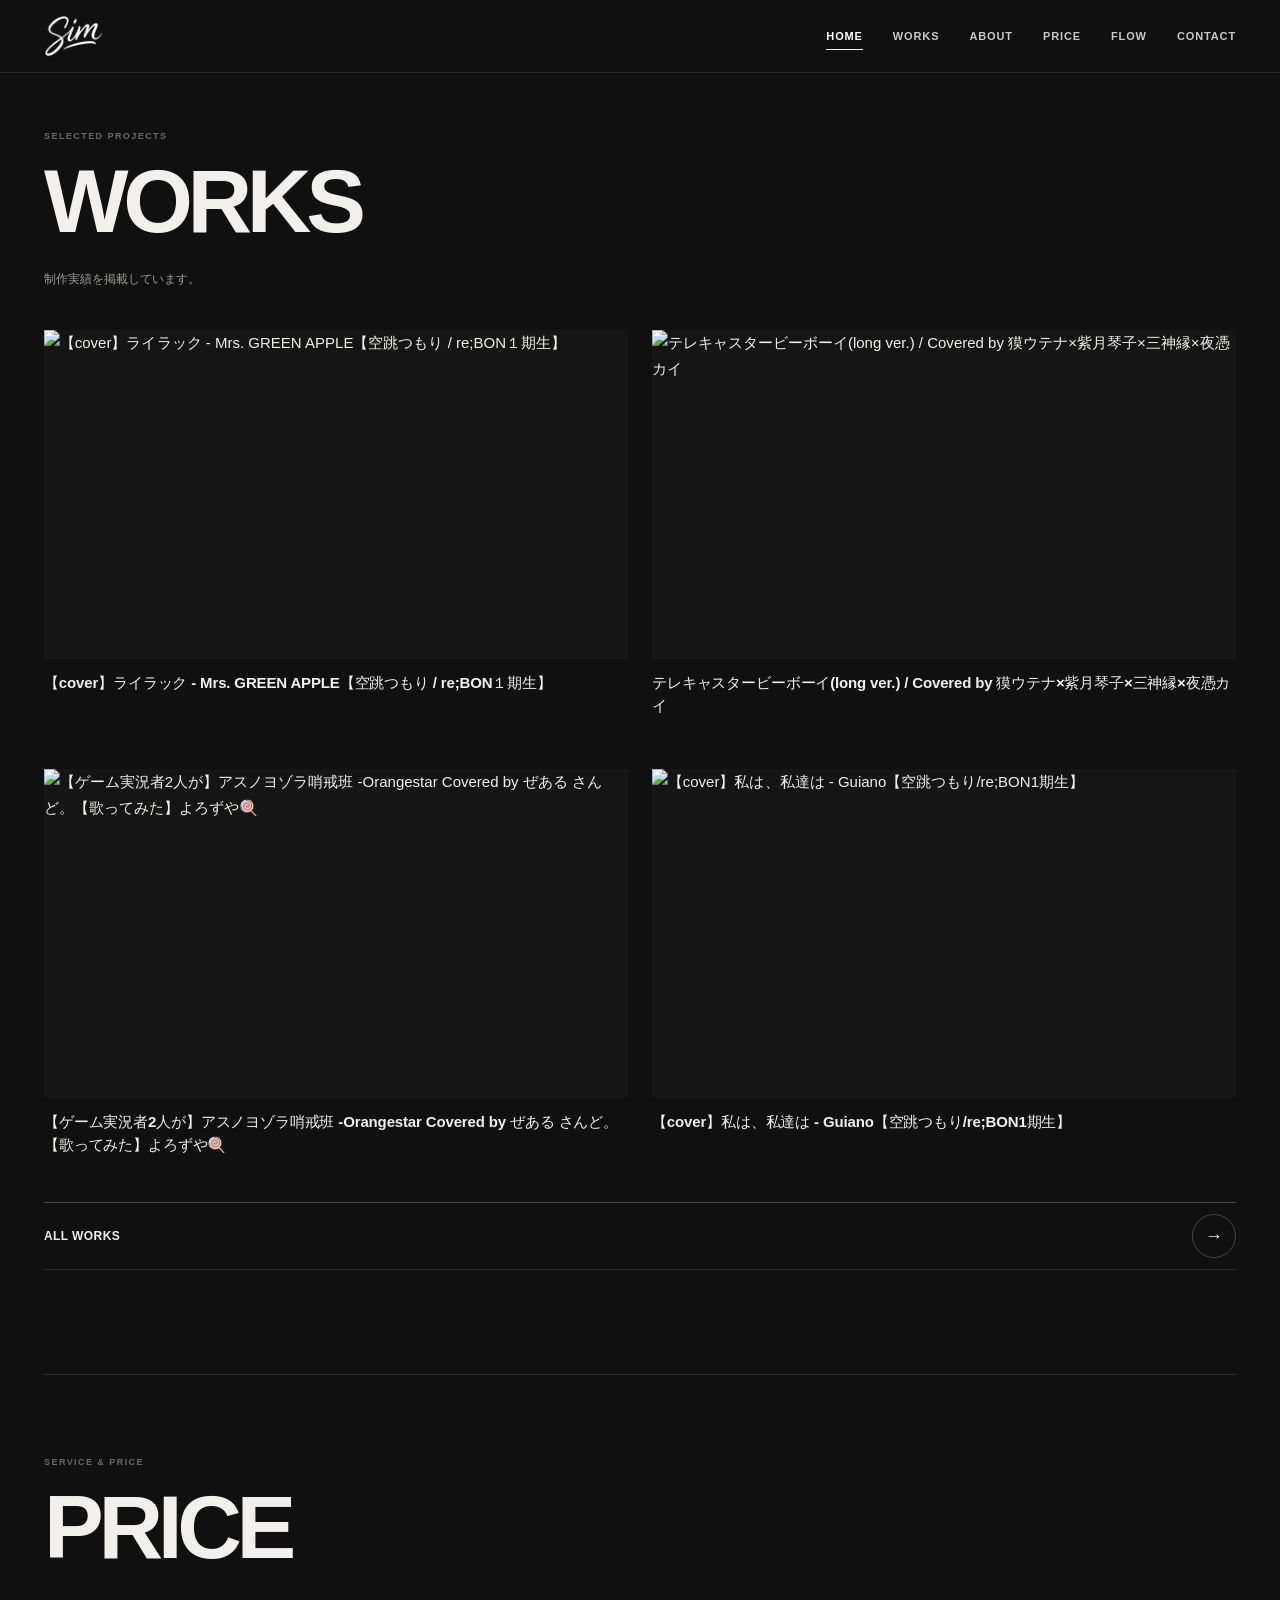
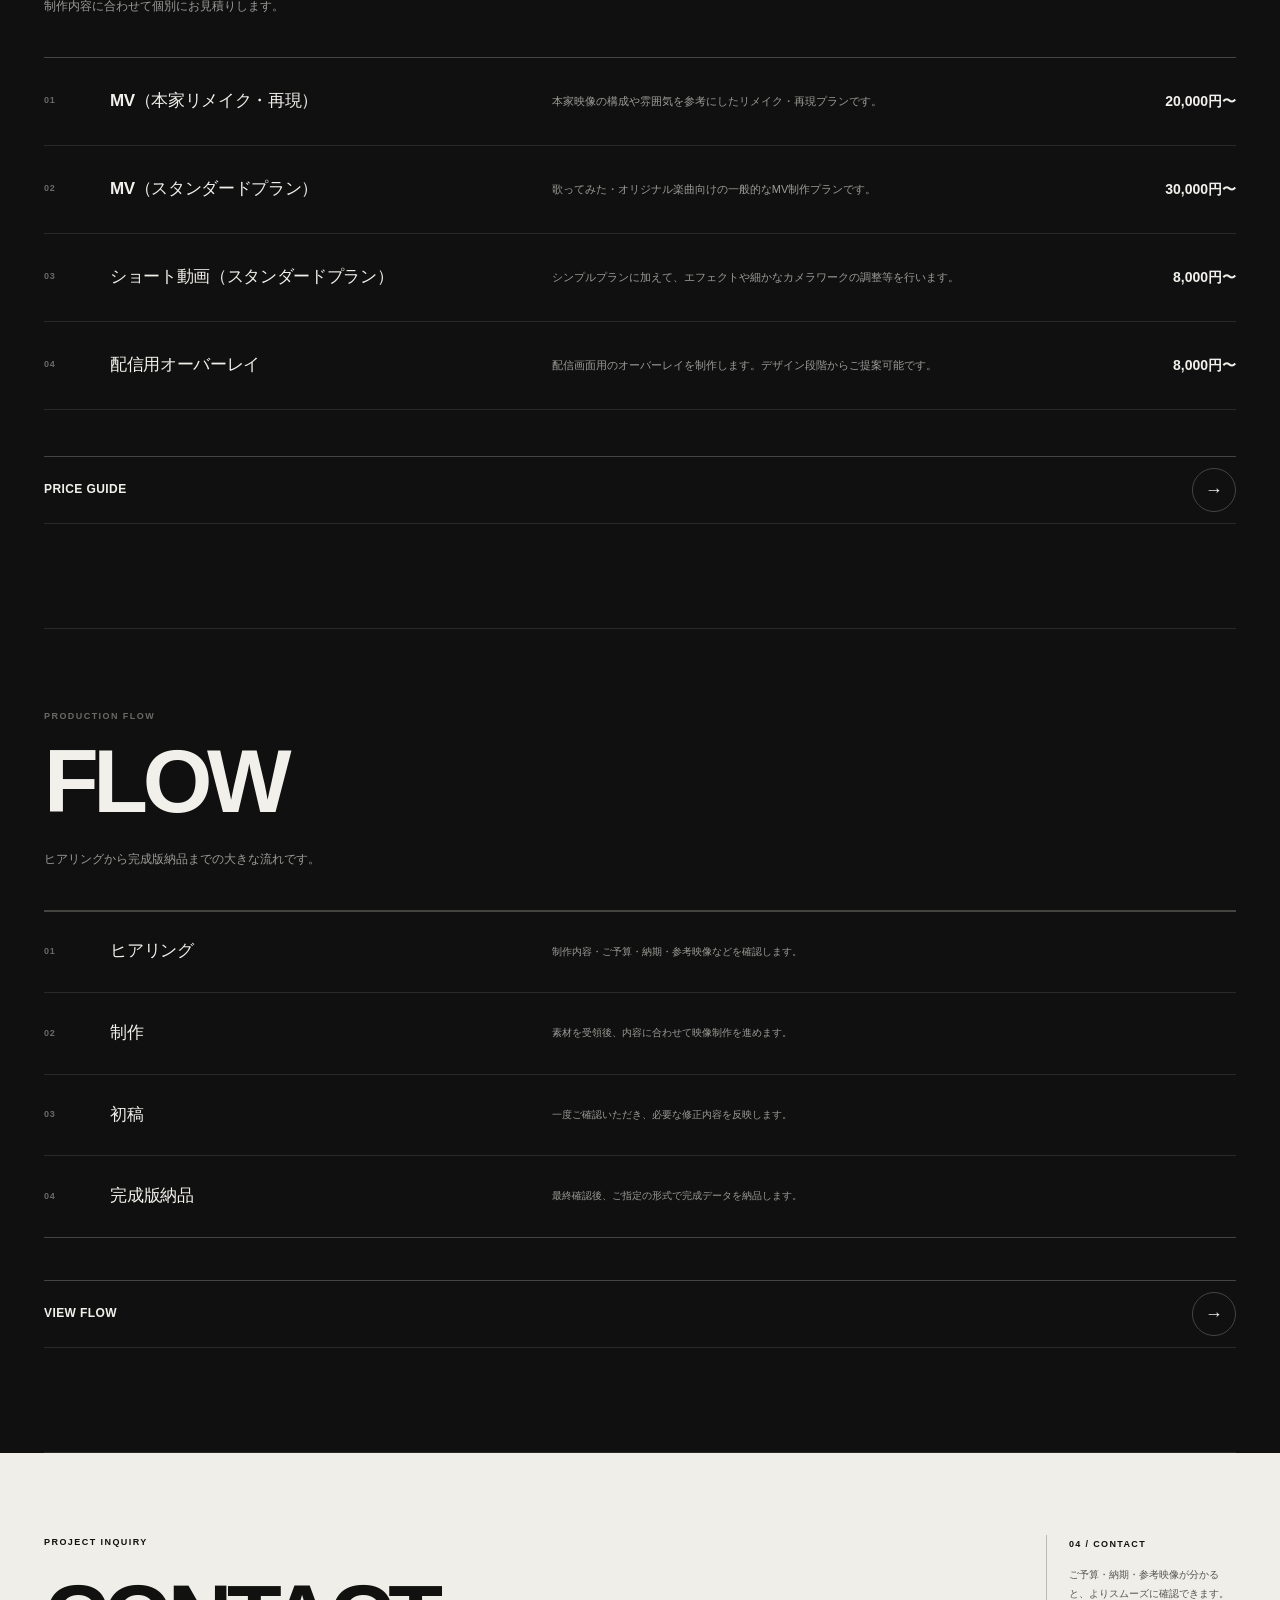
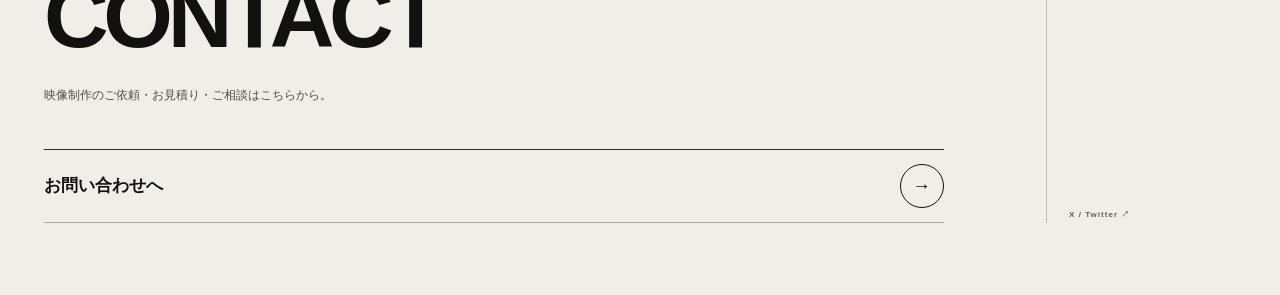
==== commit 466d04bc: "Add files via upload" ====
--- a/index.html
+++ b/index.html
@@ -2,12 +2,12 @@
   <div class="header-inner">
     <a class="brand" href="index.html" aria-label="simry home"><img src="assets/logo.png" alt="simry" draggable="false"></a>
     <nav class="main-nav" aria-label="メインメニュー">
-      <a href="work.html">WORKS</a><a href="about.html">ABOUT</a><a href="price.html">PRICE</a><a href="flow.html">FLOW</a><a href="contact.html">CONTACT</a>
+      <a href="index.html">HOME</a><a href="work.html">WORKS</a><a href="about.html">ABOUT</a><a href="price.html">PRICE</a><a href="flow.html">FLOW</a><a href="contact.html">CONTACT</a>
     </nav>
     <button class="menu-button" type="button" aria-label="メニューを開く" aria-expanded="false"><span>MENU</span><i></i></button>
   </div>
   <nav class="mobile-nav" aria-hidden="true">
-    <a href="work.html"><span>01</span>WORKS</a><a href="about.html"><span>02</span>ABOUT</a><a href="price.html"><span>03</span>PRICE</a><a href="flow.html"><span>04</span>FLOW</a><a href="request.html"><span>05</span>REQUEST GUIDE</a><a href="contact.html"><span>06</span>CONTACT</a>
+    <a href="index.html"><span>00</span>HOME</a><a href="work.html"><span>01</span>WORKS</a><a href="about.html"><span>02</span>ABOUT</a><a href="price.html"><span>03</span>PRICE</a><a href="flow.html"><span>04</span>FLOW</a><a href="request.html"><span>05</span>REQUEST GUIDE</a><a href="contact.html"><span>06</span>CONTACT</a>
   </nav>
 </header><main>
 <section id="selected-works" class="home-section home-works home-works-first shell section-with-rail">
@@ -15,7 +15,7 @@
     <header class="section-intro section-intro--home">
       <p class="section-intro-eyebrow">SELECTED PROJECTS</p>
       <h1>WORKS</h1>
-      <p class="section-intro-copy">制作実績を掲載しています。作品はすべて同じサイズでフラットに並べています。</p>
+      <p class="section-intro-copy">制作実績を掲載しています。</p>
     </header>
     <div id="home-works" class="works-grid works-grid-home"></div>
     <div class="section-link-row"><a class="text-link text-link-arrow" href="work.html">ALL WORKS <span class="cta-circle" aria-hidden="true">→</span></a></div>
@@ -23,7 +23,6 @@
   <aside class="section-rail" aria-label="WORKSについて">
     <div>
       <span class="rail-kicker">01 / WORKS</span>
-      <p>制作実績。作品ごとの優劣をつけず、同じサイズ・同じリズムで並べています。</p>
     </div>
     <small>MOVIE / MOTION GRAPHICS</small>
   </aside>
@@ -42,7 +41,6 @@
   <aside class="section-rail" aria-label="PRICEについて">
     <div>
       <span class="rail-kicker">02 / PRICE</span>
-      <p>制作内容・尺・素材点数によって変動します。内容が固まっていない段階でも相談可能です。</p>
     </div>
     <small>ESTIMATE / PLAN</small>
   </aside>
@@ -61,9 +59,7 @@
   <aside class="section-rail" aria-label="FLOWについて">
     <div>
       <span class="rail-kicker">03 / FLOW</span>
-      <p>制作の大きな流れを4工程に絞って掲載しています。詳細はFLOWページから確認できます。</p>
     </div>
-    <small>STEP 01 — 10</small>
   </aside>
 </section>
 
